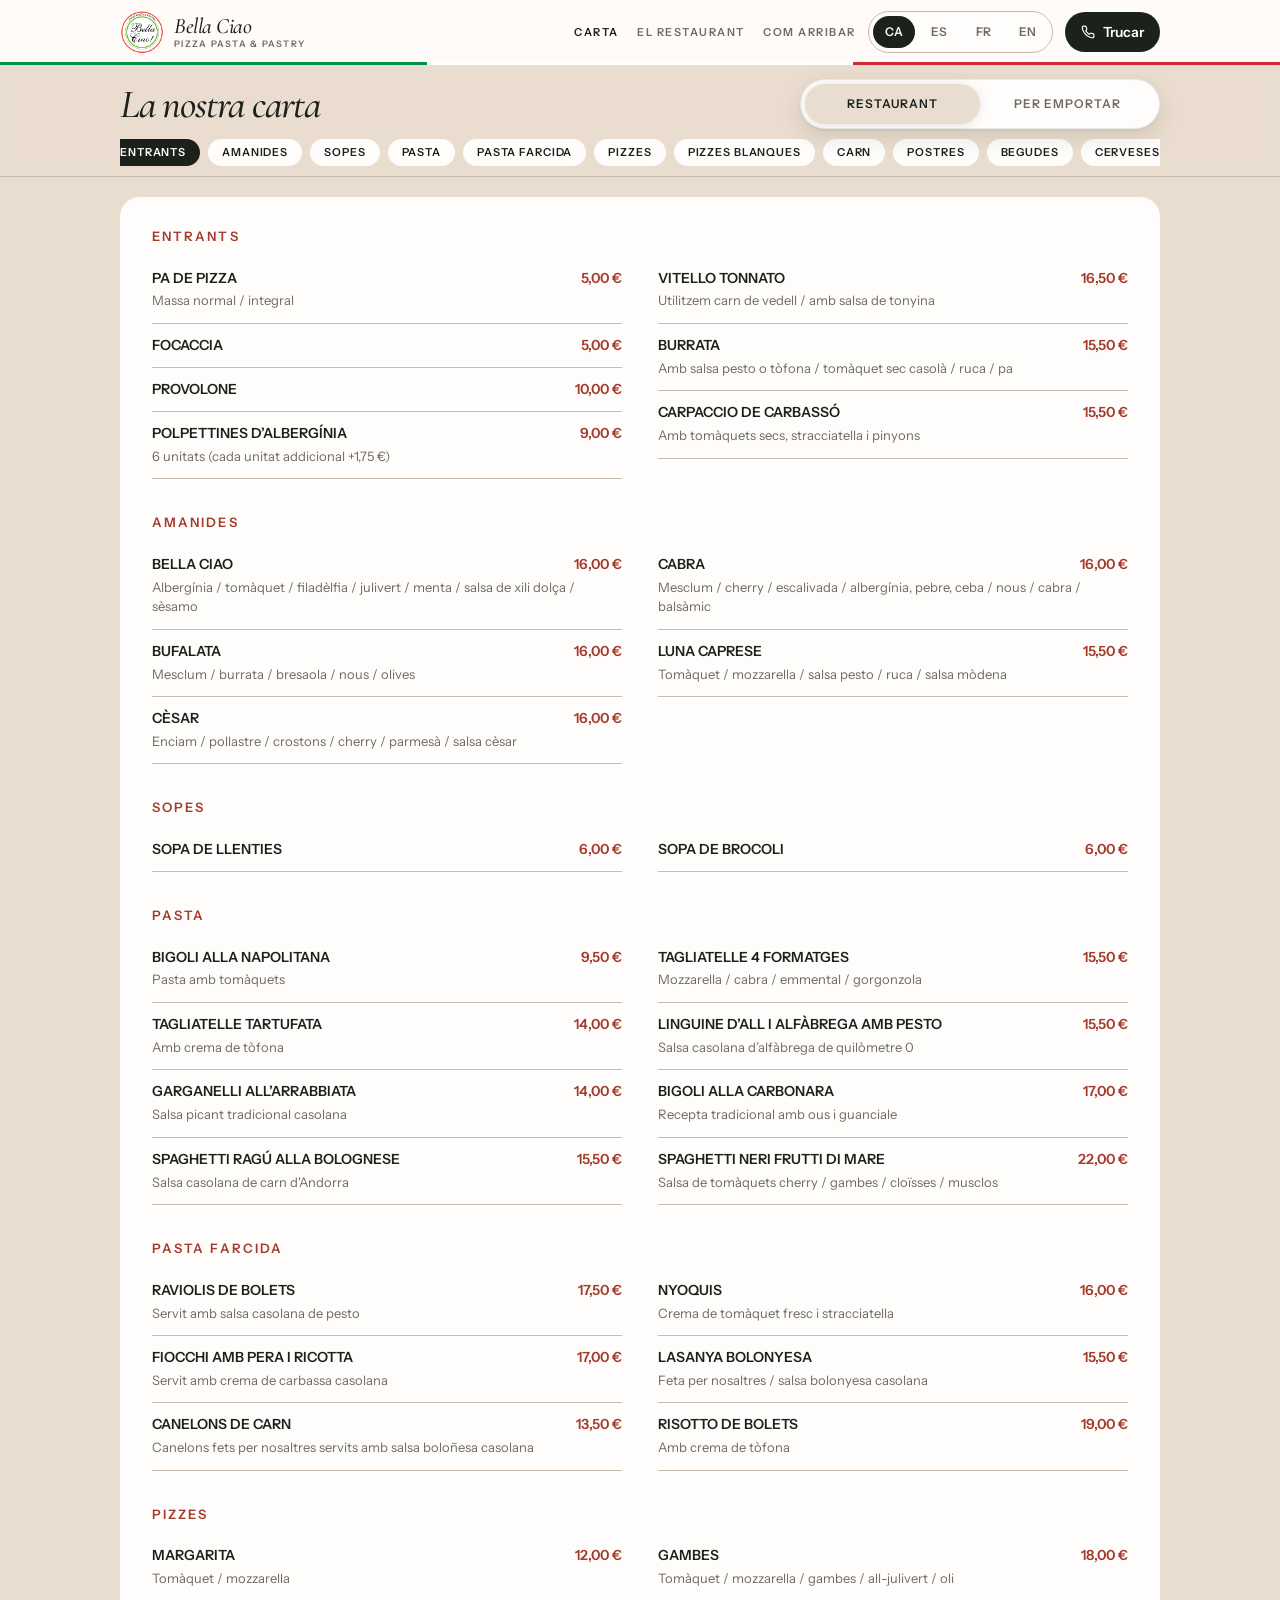
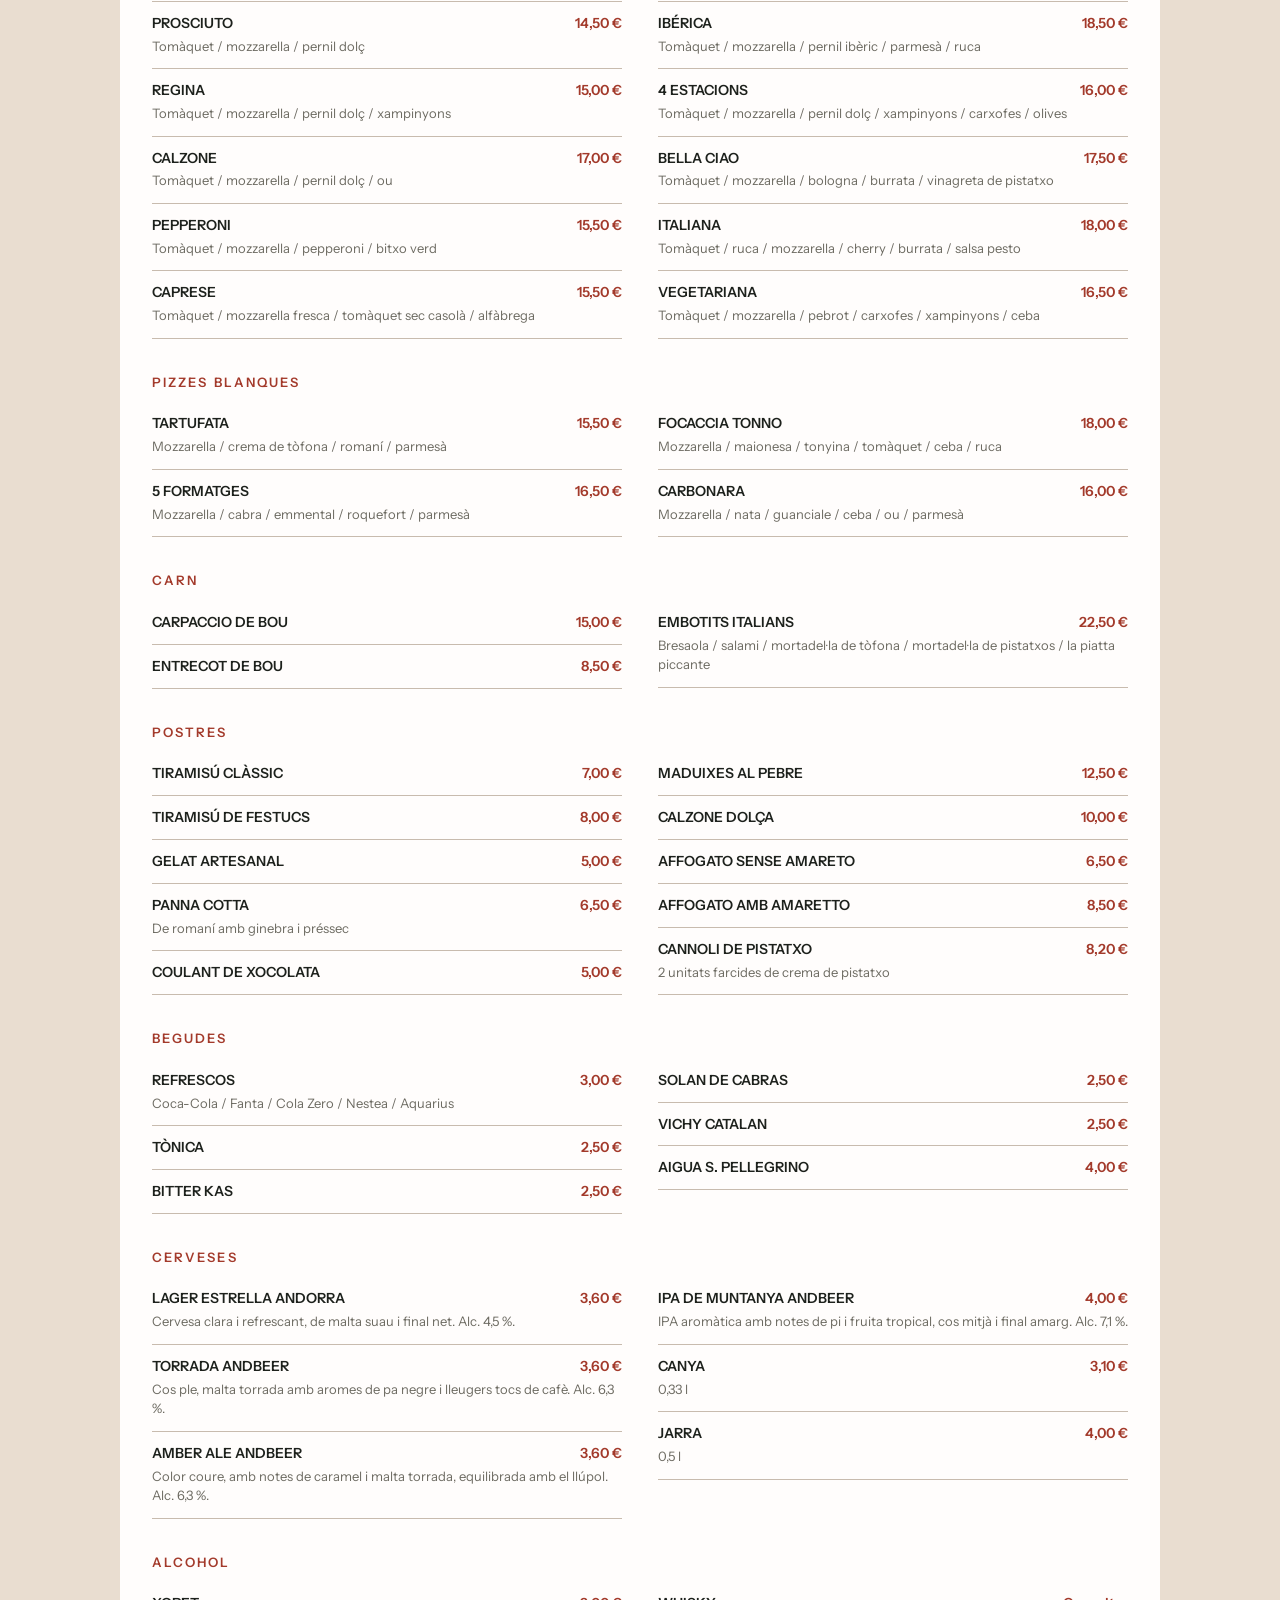
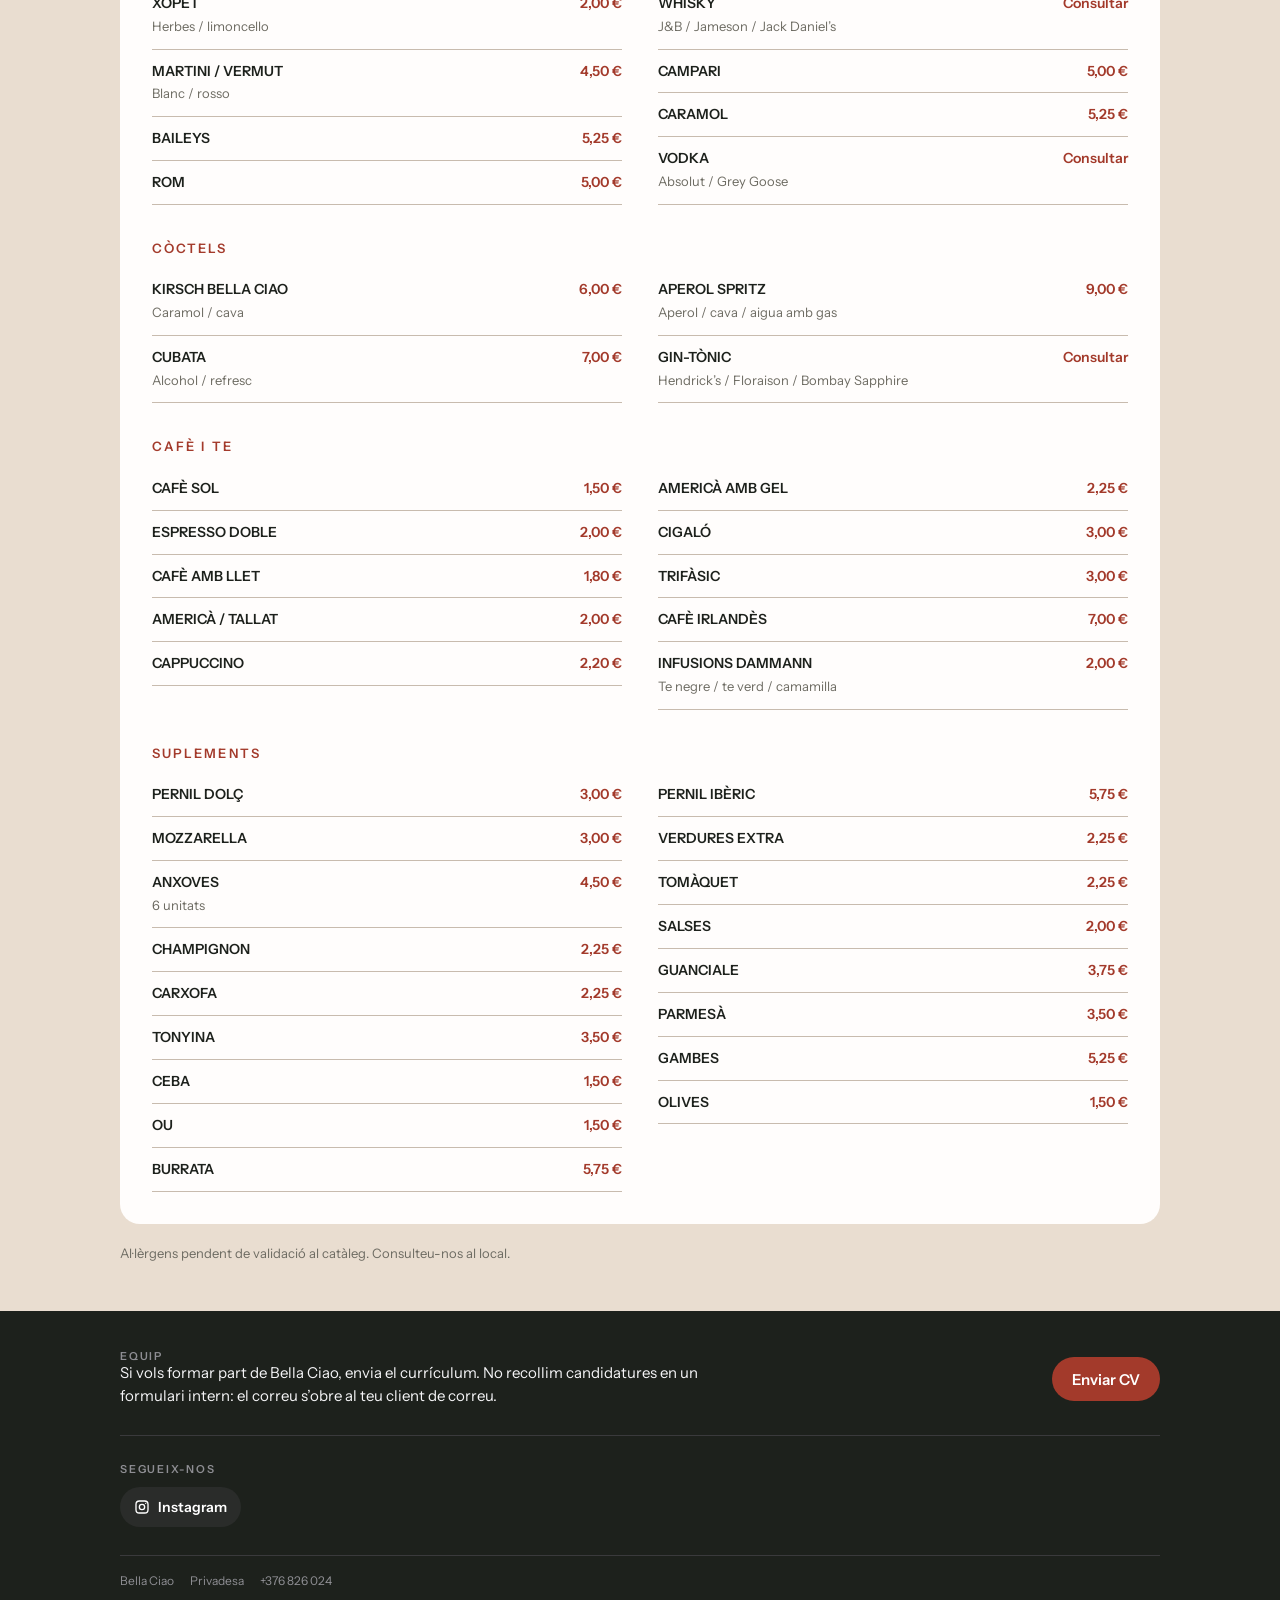
==== carta.html @ 4d775328 "Move text size to a floating button that hides while scrolling. Co-authored-by: Cursor <cursoragent@" ====
<!doctype html>
<html lang="ca">
<head>
  <meta charset="UTF-8" />
  <meta name="viewport" content="width=device-width, initial-scale=1, viewport-fit=cover" />
  <title>Carta · Bella Ciao</title>
  <link rel="icon" type="image/png" sizes="32x32" href="favicon.png" />
  <link rel="icon" type="image/png" sizes="48x48" href="favicon-48.png" />
  <link rel="apple-touch-icon" href="apple-touch-icon.png" />
  <link rel="preconnect" href="https://fonts.googleapis.com" />
  <link rel="preconnect" href="https://fonts.gstatic.com" crossorigin />
  <link href="https://fonts.googleapis.com/css2?family=Cormorant+Garamond:ital,wght@0,400;0,500;0,600;1,500&family=Instrument+Sans:wght@400;500;600;700&display=swap" rel="stylesheet" />
  <link rel="stylesheet" href="site.css?v=24" />
</head>
<body class="page-carta">
  <header class="site-header">
    <div class="wrap header-inner">
      <a class="brand" href="index.html">
        <img src="images/logo-bella-ciao.png" alt="" width="44" height="44">
        <span class="brand-copy">
          <strong class="brand-name">Bella Ciao</strong>
          <span class="brand-claim">Pizza pasta &amp; pastry</span>
        </span>
      </a>
      <nav class="nav-links desktop-only">
        <a href="carta.html" class="is-active" data-i18n="nav.menu">Carta</a>
        <a href="index.html#casa" data-i18n="nav.house">El restaurant</a>
        <a href="index.html#visitanos" data-i18n="nav.visit">Com arribar</a>
      </nav>
      <div class="langs" role="group" aria-label="Idioma">
        <span class="pill-thumb" aria-hidden="true"></span>
        <button type="button" data-lang="cat" aria-pressed="true">CA</button>
        <button type="button" data-lang="es">ES</button>
        <button type="button" data-lang="fr">FR</button>
        <button type="button" data-lang="en">EN</button>
      </div>
      <a class="btn btn-dark btn-call" href="tel:+376826024" aria-label="Trucar">
        <svg width="14" height="14" viewBox="0 0 24 24" fill="none" stroke="currentColor" stroke-width="2" aria-hidden="true"><path d="M22 16.92v3a2 2 0 0 1-2.18 2 19.79 19.79 0 0 1-8.63-3.07 19.5 19.5 0 0 1-6-6A19.79 19.79 0 0 1 2.12 4.18 2 2 0 0 1 4.11 2h3a2 2 0 0 1 2 1.72c.13.96.36 1.9.7 2.81a2 2 0 0 1-.45 2.11L8.09 9.91a16 16 0 0 0 6 6l1.27-1.27a2 2 0 0 1 2.11-.45c.9.34 1.85.57 2.81.7A2 2 0 0 1 22 16.92z"></path></svg>
        <span data-i18n="call">Trucar</span>
      </a>
      <button class="nav-toggle" type="button" id="navToggle" aria-expanded="false" aria-label="Menú"><span></span><span></span></button>
    </div>
    <div class="header-panel" id="navPanel">
      <nav class="nav-links">
        <a href="carta.html" class="is-active" data-i18n="nav.menu">Carta</a>
        <a href="index.html#casa" data-i18n="nav.house">El restaurant</a>
        <a href="index.html#visitanos" data-i18n="nav.visit">Com arribar</a>
      </nav>
    </div>
  </header>

  <div class="carta-sticky">
    <div class="wrap">
      <div class="carta-tools">
        <h1 class="carta-title" data-i18n="menu.k">La nostra carta</h1>
        <div class="seg" role="group" aria-label="Canal">
          <span class="pill-thumb" aria-hidden="true"></span>
          <button type="button" data-channel="restaurant" aria-pressed="true" data-i18n="ch.rest">Restaurant</button>
          <button type="button" data-channel="delivery" aria-pressed="false" data-i18n="ch.take">Per emportar</button>
        </div>
      </div>
      <nav class="index" id="menu-index" aria-label="Categories"></nav>
    </div>
  </div>
  <div class="wrap">
    <div id="menu-body" class="menu-panel"></div>
    <p class="notice" data-i18n="menu.allergen">Al·lèrgens pendent de validació al catàleg. Consulteu-nos al local.</p>
  </div>

  <footer class="site-footer" style="margin-top:48px">
    <div class="wrap">
      <div class="footer-jobs">
        <div>
          <h4 data-i18n="jobs.k">TREBALLA AMB NOSALTRES</h4>
          <p data-i18n="jobs.p">T’agradaria formar part de l’equip? Envia’ns el teu CV.</p>
        </div>
        <a class="btn btn-wine" href="mailto:staffandorra@andorra.ad" data-i18n="jobs.cta">Enviar CV</a>
      </div>
      <div class="footer-grid">
        <div class="footer-col">
          <h4 data-i18n="foot.follow">SEGUEIX-NOS</h4>
          <div class="socials">
            <a class="social" href="https://www.instagram.com/bellaciao.and/" target="_blank" rel="noopener">
              <svg width="16" height="16" viewBox="0 0 24 24" fill="none" stroke="currentColor" stroke-width="2" aria-hidden="true"><rect x="3" y="3" width="18" height="18" rx="5"/><circle cx="12" cy="12" r="4"/><circle cx="17.5" cy="6.5" r="1" fill="currentColor" stroke="none"/></svg>
              Instagram
            </a>
          </div>
        </div>
      </div>
      <div class="footer-bottom">
        <a href="index.html">Bella Ciao</a>
        <a href="privadesa.html" data-i18n="nav.privacy">Privadesa</a>
        <a href="tel:+376826024">+376 826 024</a>
      </div>
    </div>
  </footer>
  <div class="type-fab" id="typeFab">
    <button type="button" class="type-fab-btn" id="typeFabBtn" aria-expanded="false" aria-controls="typeSize" data-i18n-aria="type.aria">A</button>
    <div class="type-size" id="typeSize" role="group" aria-labelledby="typeSizeLabel">
      <span id="typeSizeLabel" class="visually-hidden" data-i18n="type.aria">Mida del text</span>
      <span class="pill-thumb" aria-hidden="true"></span>
      <button type="button" data-type="1" aria-pressed="true" data-i18n-aria="type.s">A</button>
      <button type="button" data-type="2" aria-pressed="false" data-i18n-aria="type.m">A</button>
      <button type="button" data-type="3" aria-pressed="false" data-i18n-aria="type.l">A</button>
    </div>
  </div>
  <script src="menu-data.js"></script>
  <script src="app.js?v=24"></script>
</body>
</html>
---- site.css ----
:root {
  --red: #a33a2b;
  --ink: #1d211c;
  --ink-soft: #6d6b62;
  --bg: #e9ddd0;
  --cream: #e9ddd0;
  --sand: #c8bbae;
  --dark: #1d211c;
  --line: #c8bbae;
  --paper: #fffdfc;
  --wine: #a33a2b;
  --green: #34483a;
  --gold: #c38a3c;
  --serif: "Cormorant Garamond", Georgia, serif;
  --sans: "Instrument Sans", Inter, -apple-system, BlinkMacSystemFont, system-ui, sans-serif;
  --max: 1120px;
  --pad: clamp(16px, 4vw, 40px);
  --section: clamp(48px, 8vw, 88px);
  --header-h: 64px;
  --radius: 980px;
}

*, *::before, *::after { box-sizing: border-box; }
html { -webkit-text-size-adjust: 100%; background: var(--bg); }
body {
  margin: 0;
  min-width: 320px;
  min-height: 100%;
  background: var(--bg);
  color: var(--ink);
  font-family: var(--sans);
  font-size: 16px;
  line-height: 1.5;
  -webkit-font-smoothing: antialiased;
}
img, svg, iframe { max-width: 100%; }
img { height: auto; display: block; }
a { color: inherit; text-decoration: none; }
button { font: inherit; }
:focus-visible { outline: 2px solid var(--red); outline-offset: 3px; }
[hidden] { display: none !important; }
.visually-hidden {
  position: absolute;
  width: 1px;
  height: 1px;
  padding: 0;
  margin: -1px;
  overflow: hidden;
  clip: rect(0, 0, 0, 0);
  white-space: nowrap;
  border: 0;
}

.wrap {
  width: 100%;
  max-width: var(--max);
  margin-inline: auto;
  padding-inline: var(--pad);
}

.eyebrow {
  font: 600 11px/1 var(--sans);
  letter-spacing: 0.16em;
  text-transform: uppercase;
  color: var(--wine);
  margin: 0;
}
h1, h2, h3 { font-family: var(--serif); font-weight: 500; margin: 0; letter-spacing: -0.03em; }
.h-display { font-size: clamp(34px, 8vw, 72px); line-height: 1.02; }
.h-section { font-size: clamp(28px, 5vw, 44px); line-height: 1.08; }
.lead { font-size: 16px; line-height: 1.55; color: var(--ink-soft); margin: 0; max-width: 42em; }

.btn {
  display: inline-flex;
  align-items: center;
  justify-content: center;
  gap: 8px;
  min-height: 44px;
  padding: 0 20px;
  border: 0;
  border-radius: var(--radius);
  cursor: pointer;
  font: 600 15px/1 var(--sans);
  letter-spacing: 0;
  text-transform: none;
  text-decoration: none;
  transition: transform 0.12s ease, background-color 0.18s ease, filter 0.18s ease, border-color 0.18s ease;
}
.btn:hover { filter: brightness(1.08); }
.btn:active { transform: scale(0.98); }
.btn-wine { background: var(--wine); color: #fff; }
.btn-wine:hover { background: #8c3226; }
.btn-dark { background: var(--ink); color: #fff; }
.btn-dark:hover { background: #2f342e; }
.btn-ghost-light { background: rgba(255,255,255,0.14); color: #fff; border: 1px solid rgba(255,255,255,0.45); }
.btn-ghost-light:hover { background: rgba(255,255,255,0.28); }
.btn-ghost-dark { background: var(--paper); color: var(--ink); border: 1px solid var(--line); }
.btn-ghost-dark:hover { background: var(--cream); }
.btn-call { min-height: 40px; padding: 0 16px; font-size: 14px; }
.btn-call svg { flex: 0 0 auto; display: block; }

.site-header {
  position: sticky;
  top: 0;
  z-index: 60;
  background: rgba(255,253,252,0.92);
  backdrop-filter: saturate(180%) blur(16px);
  -webkit-backdrop-filter: saturate(180%) blur(16px);
  border-bottom: 1px solid var(--line);
  transition: transform 0.28s cubic-bezier(0.32, 0.72, 0, 1);
}
.page-carta.is-nav-away .site-header {
  transform: translateY(-100%);
  pointer-events: none;
}
.site-header::after {
  content: "";
  position: absolute;
  left: 0; right: 0; bottom: -1px;
  height: 3px;
  background: linear-gradient(90deg, #009246 0 33.333%, #ffffff 33.333% 66.666%, #ce2b37 66.666% 100%);
}
.header-inner {
  display: flex;
  align-items: center;
  gap: 12px;
  min-height: 64px;
  padding-block: 8px;
}
.brand { display: flex; align-items: center; gap: 10px; text-decoration: none; margin-right: auto; min-width: 0; }
.brand img { width: 40px; height: 40px; border-radius: 50%; background: #fff; flex: 0 0 auto; }
.brand-copy { display: flex; flex-direction: column; gap: 2px; min-width: 0; }
.brand-name {
  font: italic 500 22px/1 var(--serif);
  letter-spacing: -0.02em;
  color: var(--ink);
  font-weight: 500;
}
.brand-claim {
  font: 600 9px/1.2 var(--sans);
  letter-spacing: 0.14em;
  text-transform: uppercase;
  color: var(--ink-soft);
  white-space: nowrap;
}

.nav-toggle {
  display: none;
  width: 40px; height: 40px;
  border: 0; border-radius: var(--radius);
  background: var(--cream);
  padding: 0;
  cursor: pointer;
  align-items: center;
  justify-content: center;
  flex-direction: column;
  gap: 5px;
}
.nav-toggle:hover { background: #dccfc2; }
.nav-toggle span {
  display: block; width: 16px; height: 1.5px; background: var(--ink); border-radius: 2px;
}

.nav-links { display: flex; align-items: center; gap: 18px; }
.nav-links a {
  font: 600 11px/1 var(--sans);
  letter-spacing: 0.14em;
  text-transform: uppercase;
  text-decoration: none;
  color: var(--ink-soft);
  white-space: nowrap;
  padding: 6px 0;
  border-bottom: 0;
  transition: color 0.18s ease;
}
.nav-links a:hover { color: var(--wine); }
.nav-links a.is-active { color: var(--ink); }

.switchers { display: flex; align-items: center; gap: 8px; flex-wrap: wrap; }
.seg, .langs { position: relative; isolation: isolate; }
.pill-thumb {
  position: absolute;
  top: 0;
  left: 0;
  width: 0;
  height: 0;
  border-radius: var(--radius);
  background: var(--ink);
  pointer-events: none;
  z-index: 0;
  transition: transform 0.32s cubic-bezier(0.32, 0.72, 0, 1), width 0.32s cubic-bezier(0.32, 0.72, 0, 1), height 0.32s cubic-bezier(0.32, 0.72, 0, 1);
}
.seg {
  display: flex;
  padding: 3px;
  gap: 2px;
  background: var(--cream);
  border-radius: var(--radius);
}
.seg button {
  position: relative;
  z-index: 1;
  border: 0; background: transparent; cursor: pointer;
  border-radius: var(--radius); padding: 7px 12px;
  font: 600 12px/1 var(--sans); color: var(--ink-soft);
  transition: color 0.2s ease;
}
.seg button:hover { color: var(--ink); }
.seg button[aria-pressed="true"],
.seg button[aria-pressed="true"]:hover { background: transparent; color: #fff; }
.langs {
  display: flex;
  align-items: center;
  gap: 4px;
  background: var(--paper);
  padding: 4px;
  border-radius: var(--radius);
  border: 1px solid var(--line);
  flex: 0 0 auto;
}
.langs button {
  appearance: none;
  -webkit-appearance: none;
  position: relative;
  z-index: 1;
  border: 0;
  background: transparent;
  cursor: pointer;
  min-width: 40px;
  height: 32px;
  padding: 0 12px;
  border-radius: var(--radius);
  font: 600 12px/1 var(--sans);
  color: var(--ink-soft);
  transition: color 0.2s ease;
}
.langs button:hover { color: var(--ink); }
.langs button[aria-pressed="true"],
.langs button[aria-pressed="true"]:hover {
  background: transparent;
  color: #fff;
}

.header-panel {
  display: none;
  flex-direction: column;
  gap: 16px;
  padding: 8px var(--pad) 18px;
  border-top: 1px solid var(--line);
  background: var(--paper);
}
.header-panel.is-open { display: flex; }
.header-panel .nav-links { display: flex; flex-direction: column; align-items: flex-start; gap: 16px; }
.header-panel .nav-links a { font-size: 13px; letter-spacing: 0.16em; border-bottom: 0; }
.header-panel .nav-links a:hover { color: var(--wine); }

.hero {
  position: relative;
  display: flex;
  align-items: flex-end;
  min-height: 520px;
  background: #1d211c center 62%/cover no-repeat;
  color: #fffdfc;
}
.hero::after {
  content: "";
  position: absolute; inset: 0;
  background: linear-gradient(180deg, rgba(0,0,0,0.15) 20%, rgba(0,0,0,0.72) 100%);
}
.hero-inner {
  position: relative; z-index: 2;
  padding-block: 48px 40px;
  display: flex; flex-direction: column; gap: 16px; align-items: flex-start;
}
.hero .eyebrow { color: var(--gold); }
.hero h1 { max-width: 14ch; }
.hero p { margin: 0; max-width: 36em; color: rgba(255,255,255,0.88); }
.hero-actions { display: flex; flex-wrap: wrap; gap: 8px; width: auto; }
.hero-actions .btn {
  flex: 0 0 auto;
  min-height: 36px;
  padding: 0 16px;
  font-size: 13px;
  width: auto;
}

.badges { background: var(--green); color: #d5cfc6; }
.badges .wrap { display: flex; flex-wrap: wrap; align-items: center; gap: 10px 24px; padding-block: 12px; }
.badges span, .badges a { font: 500 11px/1.4 var(--sans); letter-spacing: 0.12em; text-transform: uppercase; color: inherit; text-decoration: none; }
.badge-reviews:hover { color: #fff; }
.badge-link {
  display: inline-flex;
  align-items: center;
  gap: 6px;
}
.badge-link svg { flex: 0 0 auto; }
.badge-link:hover { color: #fff; }

.delivery-band {
  background: var(--cream);
  padding-block: 40px;
  border-bottom: 1px solid var(--line);
}
.delivery-band .wrap {
  display: flex;
  flex-wrap: wrap;
  align-items: center;
  justify-content: space-between;
  gap: 20px 32px;
}
.delivery-band h2 {
  margin: 0 0 8px;
  font: italic 500 clamp(24px, 3vw, 28px)/1.15 var(--serif);
  color: var(--ink);
}
.delivery-band p {
  margin: 0;
  max-width: 42em;
  font-size: 14px;
  line-height: 1.4;
  color: var(--ink-soft);
}
.btn-outline {
  display: inline-flex;
  align-items: center;
  justify-content: center;
  gap: 8px;
  min-height: 40px;
  padding: 0 22px;
  border: 1px solid var(--ink);
  border-radius: var(--radius);
  background: transparent;
  color: var(--ink);
  font: 500 13px/1 var(--sans);
  letter-spacing: 0.04em;
  flex: 0 0 auto;
  transition: background-color 0.18s ease, color 0.18s ease;
}
.btn-outline:hover { background: var(--ink); color: #fff; }
.btn-outline svg { flex: 0 0 auto; }

.info { background: var(--cream); border-block: 1px solid var(--line); }
.info .wrap { display: grid; grid-template-columns: 1fr; }
.info-cell { padding: 20px 0; display: flex; flex-direction: column; gap: 6px; }
.info-cell + .info-cell { border-top: 1px solid var(--line); }
.info-cell .label { font: 600 11px/1 var(--sans); letter-spacing: 0.14em; color: var(--wine); }
.info-cell strong { font: 600 16px/1.35 var(--sans); }
.info-cell small { font-size: 13px; color: var(--ink-soft); }
.info-cell a { font-size: 14px; font-weight: 600; color: var(--wine); text-decoration: none; }

.section { padding-block: var(--section); }
.section-dark { background: var(--green); color: #fffdfc; }
.section-dark .lead, .section-dark p { color: #d5cfc6; }
.section-dark .eyebrow { color: var(--gold); }
.section-head { display: flex; flex-direction: column; gap: 16px; margin-bottom: 28px; }
.section-head > div { display: flex; flex-direction: column; gap: 10px; }

.menu-panel, .menu-body { background: var(--paper); border-radius: 20px; padding: 20px 18px; }
.menu-block { margin-bottom: 36px; scroll-margin-top: calc(var(--header-offset, var(--header-h)) + var(--carta-bar, 120px) + 8px); }
.menu-block:last-child { margin-bottom: 0; }
.block-head h3 {
  font: 600 13px/1.2 var(--sans);
  letter-spacing: 0.16em;
  text-transform: uppercase;
  color: var(--wine);
  margin-bottom: 12px;
}
.menu-cols { display: grid; grid-template-columns: 1fr; }
.menu-row { padding: 12px 0; border-bottom: 1px solid var(--line); }
.menu-line { display: flex; justify-content: space-between; gap: 12px; align-items: baseline; }
.menu-name { font: 600 14px/1.35 var(--sans); min-width: 0; }
.menu-price { font: 600 14px/1.35 var(--sans); color: var(--wine); white-space: nowrap; }
.menu-desc { margin-top: 4px; font-size: 13px; color: var(--ink-soft); }
.notice { font-size: 13px; color: var(--ink-soft); margin-top: 20px; }

.carta-sticky {
  position: sticky;
  top: var(--header-offset, var(--header-h));
  z-index: 45;
  transition: top 0.28s cubic-bezier(0.32, 0.72, 0, 1);
  background: rgba(233,221,208,0.94);
  backdrop-filter: saturate(180%) blur(16px);
  -webkit-backdrop-filter: saturate(180%) blur(16px);
  border-bottom: 1px solid var(--line);
  padding-top: 14px;
}
.page-carta.is-nav-away {
  --header-offset: 0px;
}
.page-carta.is-nav-away .carta-sticky {
  z-index: 61;
}
.carta-tools {
  display: flex;
  align-items: center;
  justify-content: space-between;
  gap: 16px 24px;
  flex-wrap: wrap;
  margin-bottom: 10px;
}
.carta-title {
  margin: 0;
  font: italic 500 clamp(28px, 3.4vw, 40px)/1 var(--serif);
  letter-spacing: -0.03em;
  color: var(--ink);
}
.carta-tools .seg {
  flex: 0 1 360px;
  width: 100%;
  max-width: 380px;
  padding: 4px;
  gap: 0;
  background: var(--paper);
  border: 1px solid rgba(29, 33, 28, 0.08);
  box-shadow: 0 1px 2px rgba(29, 33, 28, 0.06), 0 8px 22px rgba(29, 33, 28, 0.12);
}
.carta-tools .seg .pill-thumb {
  background: var(--cream);
  box-shadow: 0 1px 8px rgba(29, 33, 28, 0.12);
}
.carta-tools .seg button {
  flex: 1;
  min-height: 40px;
  text-transform: uppercase;
  letter-spacing: 0.08em;
}
.carta-tools .seg button[aria-pressed="true"],
.carta-tools .seg button[aria-pressed="true"]:hover {
  color: var(--ink);
}
.type-fab {
  position: fixed;
  right: max(16px, env(safe-area-inset-right));
  bottom: max(20px, env(safe-area-inset-bottom));
  z-index: 80;
  transition: opacity 0.28s ease, transform 0.28s ease;
}
.page-carta.is-type-away .type-fab {
  opacity: 0;
  pointer-events: none;
  transform: translateY(16px);
}
.type-fab-btn {
  appearance: none;
  -webkit-appearance: none;
  width: 52px;
  height: 52px;
  border: 1px solid rgba(29, 33, 28, 0.08);
  border-radius: 50%;
  background: var(--paper);
  box-shadow: 0 1px 2px rgba(29, 33, 28, 0.08), 0 10px 28px rgba(29, 33, 28, 0.16);
  color: var(--ink);
  cursor: pointer;
  font-family: var(--serif);
  font-style: italic;
  font-weight: 500;
  font-size: 22px;
  line-height: 1;
}
.type-fab.is-open .type-fab-btn { display: none; }
.type-size {
  display: none;
  align-items: center;
  position: relative;
  isolation: isolate;
  padding: 4px;
  background: var(--paper);
  border: 1px solid rgba(29, 33, 28, 0.08);
  border-radius: var(--radius);
  box-shadow: 0 1px 2px rgba(29, 33, 28, 0.08), 0 10px 28px rgba(29, 33, 28, 0.16);
}
.type-fab.is-open .type-size { display: flex; }
.type-size .pill-thumb {
  background: var(--cream);
  box-shadow: 0 1px 8px rgba(29, 33, 28, 0.12);
}
.type-size button {
  appearance: none;
  -webkit-appearance: none;
  position: relative;
  z-index: 1;
  border: 0;
  background: transparent;
  cursor: pointer;
  min-width: 40px;
  min-height: 40px;
  padding: 0 8px;
  color: var(--ink-soft);
  font-family: var(--serif);
  font-style: italic;
  font-weight: 500;
  line-height: 1;
  transition: color 0.2s ease;
}
.type-size button[data-type="1"] { font-size: 14px; }
.type-size button[data-type="2"] { font-size: 18px; }
.type-size button[data-type="3"] { font-size: 22px; }
.type-size button:hover,
.type-size button[aria-pressed="true"],
.type-size button[aria-pressed="true"]:hover { color: var(--ink); }
body.type-2 .menu-name,
body.type-2 .menu-price { font-size: 18px; }
body.type-2 .menu-desc { font-size: 16px; }
body.type-2 .menu-row { padding: 16px 0; }
body.type-2 .block-head h3 { font-size: 14px; }
body.type-3 .menu-name,
body.type-3 .menu-price { font-size: 22px; line-height: 1.3; }
body.type-3 .menu-desc { font-size: 18px; line-height: 1.4; }
body.type-3 .menu-row { padding: 20px 0; }
body.type-3 .block-head h3 { font-size: 16px; }
.carta-sticky + .wrap { padding-top: 20px; }
.index {
  display: flex;
  gap: 8px;
  overflow-x: auto;
  -webkit-overflow-scrolling: touch;
  scrollbar-width: none;
  margin: 0;
  padding: 0 0 10px;
  background: transparent;
  scroll-padding-inline: 24px;
  scroll-behavior: smooth;
}
.index::-webkit-scrollbar { display: none; }
.tab {
  flex: 0 0 auto;
  border: 0;
  background: var(--paper);
  border-radius: var(--radius);
  padding: 8px 14px;
  font: 600 11px/1 var(--sans);
  letter-spacing: 0.08em;
  text-transform: uppercase;
  color: var(--ink);
  text-decoration: none;
}
.tab { transition: background-color 0.18s ease, color 0.18s ease; }
.tab:hover { background: var(--cream); }
.tab.is-active { background: var(--ink); color: #fff; }
.tab.is-active:hover { background: #2f342e; color: #fff; }

.split, .visit, .gallery { display: grid; grid-template-columns: 1fr; gap: 20px; }
.split img, .visit iframe {
  width: 100%;
  height: 240px;
  object-fit: cover;
  border: 0;
  border-radius: 16px;
}
.gallery img { width: 100%; height: 180px; object-fit: cover; border-radius: 16px; }
.stack { display: flex; flex-direction: column; gap: 12px; }
.hours-row { display: flex; justify-content: space-between; gap: 12px; padding: 12px 0; border-bottom: 1px solid var(--line); font-size: 14px; }
.hours-row em { color: var(--wine); font-style: normal; font-weight: 600; }
.cta-row { display: flex; flex-wrap: wrap; gap: 10px; margin-top: 18px; }

.jobs-hero {
  background: var(--cream);
  text-align: center;
  padding-block: clamp(56px, 8vw, 80px);
}
.jobs-hero .wrap {
  display: flex;
  flex-direction: column;
  align-items: center;
  gap: 16px;
  max-width: 760px;
}
.jobs-hero .eyebrow { color: var(--wine); }
.jobs-hero h2 {
  margin: 0;
  font: italic 500 clamp(32px, 5vw, 48px)/1.1 var(--serif);
  color: var(--ink);
}
.jobs-hero p { margin: 0; color: var(--ink-soft); max-width: 42em; }
.jobs-legal { font-size: 12px !important; color: #8e8e93 !important; }
.jobs-legal a { color: inherit; }

.site-footer { background: var(--ink); color: #d5cfc6; padding: 40px 0 24px; }
.footer-jobs {
  display: flex;
  flex-direction: column;
  gap: 10px;
  padding-bottom: 28px;
  margin-bottom: 28px;
  border-bottom: 1px solid #3a3a3c;
}
.footer-jobs h4 { margin: 0; font: 600 11px/1 var(--sans); letter-spacing: 0.16em; color: #8e8e93; }
.footer-jobs p { margin: 0; font-size: 15px; color: #f5f5f7; max-width: 40em; }
.footer-grid { display: grid; grid-template-columns: 1fr; gap: 28px; }
.footer-brand img { width: 52px; height: 52px; margin-bottom: 12px; border-radius: 50%; background: #fff; }
.footer-brand p { margin: 0; font-size: 14px; color: #8e8e93; }
.footer-col h4 { font: 600 11px/1 var(--sans); letter-spacing: 0.16em; color: #8e8e93; margin: 0 0 12px; }
.footer-col a, .footer-col span { display: block; font-size: 14px; color: #d2d2d7; text-decoration: none; margin-bottom: 8px; }
.socials { display: flex; flex-wrap: wrap; gap: 10px; }
.social {
  display: inline-flex !important;
  align-items: center;
  gap: 8px;
  min-height: 40px;
  padding: 0 14px;
  margin: 0 !important;
  border-radius: var(--radius);
  background: #2a2c2a;
  color: #fff !important;
  font: 600 13px/1 var(--sans);
  transition: background-color 0.18s ease;
}
.social:hover { background: #3f4240; }
.footer-bottom { display: flex; flex-wrap: wrap; gap: 8px 16px; margin-top: 28px; padding-top: 16px; border-top: 1px solid #3a3a3c; font-size: 12px; color: #8e8e93; }

.page-head { padding-block: 32px 8px; }
.legal-doc { max-width: 42em; }
.legal-doc h2 { font-size: 20px; margin: 28px 0 8px; }
.legal-doc p { color: var(--ink-soft); }

.cookie {
  position: fixed; left: 12px; right: 12px; bottom: 12px; z-index: 40;
  background: #fff;
  border-radius: 20px;
  padding: 18px 18px 16px;
  box-shadow: 0 12px 40px rgba(0,0,0,0.16);
}
.cookie h2 { font-size: 22px; margin: 0 0 8px; }
.cookie p { margin: 0 0 14px; font-size: 14px; color: var(--ink-soft); }
.cookie-actions { display: flex; flex-direction: column; gap: 8px; }
.cookie a { font-size: 13px; color: var(--ink-soft); }

@media (min-width: 700px) {
  .hero { min-height: 640px; }
  .info .wrap { grid-template-columns: repeat(3, 1fr); }
  .info-cell { padding: 24px 20px 24px 0; }
  .info-cell + .info-cell { border-top: 0; border-left: 1px solid var(--line); padding-left: 20px; }
  .menu-cols { grid-template-columns: 1fr 1fr; column-gap: 36px; }
  .menu-panel { padding: 32px; }
  .split, .visit { grid-template-columns: 1fr 1fr; align-items: center; }
  .split img, .visit iframe { height: 360px; }
  .gallery { grid-template-columns: 1fr 1fr; }
  .footer-grid { grid-template-columns: 1.4fr 1fr 1fr 1fr; }
  .footer-jobs { flex-direction: row; align-items: center; justify-content: space-between; }
  .cookie { left: 50%; right: auto; width: min(520px, calc(100% - 32px)); transform: translateX(-50%); }
  .cookie-actions { flex-direction: row; }
  .cookie-actions .btn { flex: 1; }
  .section-head { flex-direction: row; align-items: flex-end; justify-content: space-between; }
}

@media (min-width: 960px) {
  .nav-toggle { display: none; }
  .header-panel { display: none; }
  .header-panel.is-open { display: none; }
  .brand img { width: 44px; height: 44px; }
  .nav-links.desktop-only { display: flex; flex-direction: row; }
  .switchers.desktop-only { display: flex; }
}

@media (max-width: 959px) {
  .nav-links.desktop-only { display: none; }
  .seg.desktop-only { display: none; }
  .switchers.desktop-only { display: none; }
  .nav-toggle { display: inline-flex; }
  .brand img { display: none; }
  .brand-name { font-size: 20px; }
  .brand-claim { font-size: 8px; letter-spacing: 0.06em; }
  .carta-tools .seg { flex: 1 1 100%; max-width: none; }
  .langs { gap: 2px; padding: 3px; }
  .langs button { min-width: 28px; height: 28px; padding: 0 6px; }
  .btn-call {
    width: 40px;
    min-width: 40px;
    padding: 0;
  }
  .btn-call span { display: none; }
}

@media (max-width: 380px) {
  .btn-call span { display: none; }
}
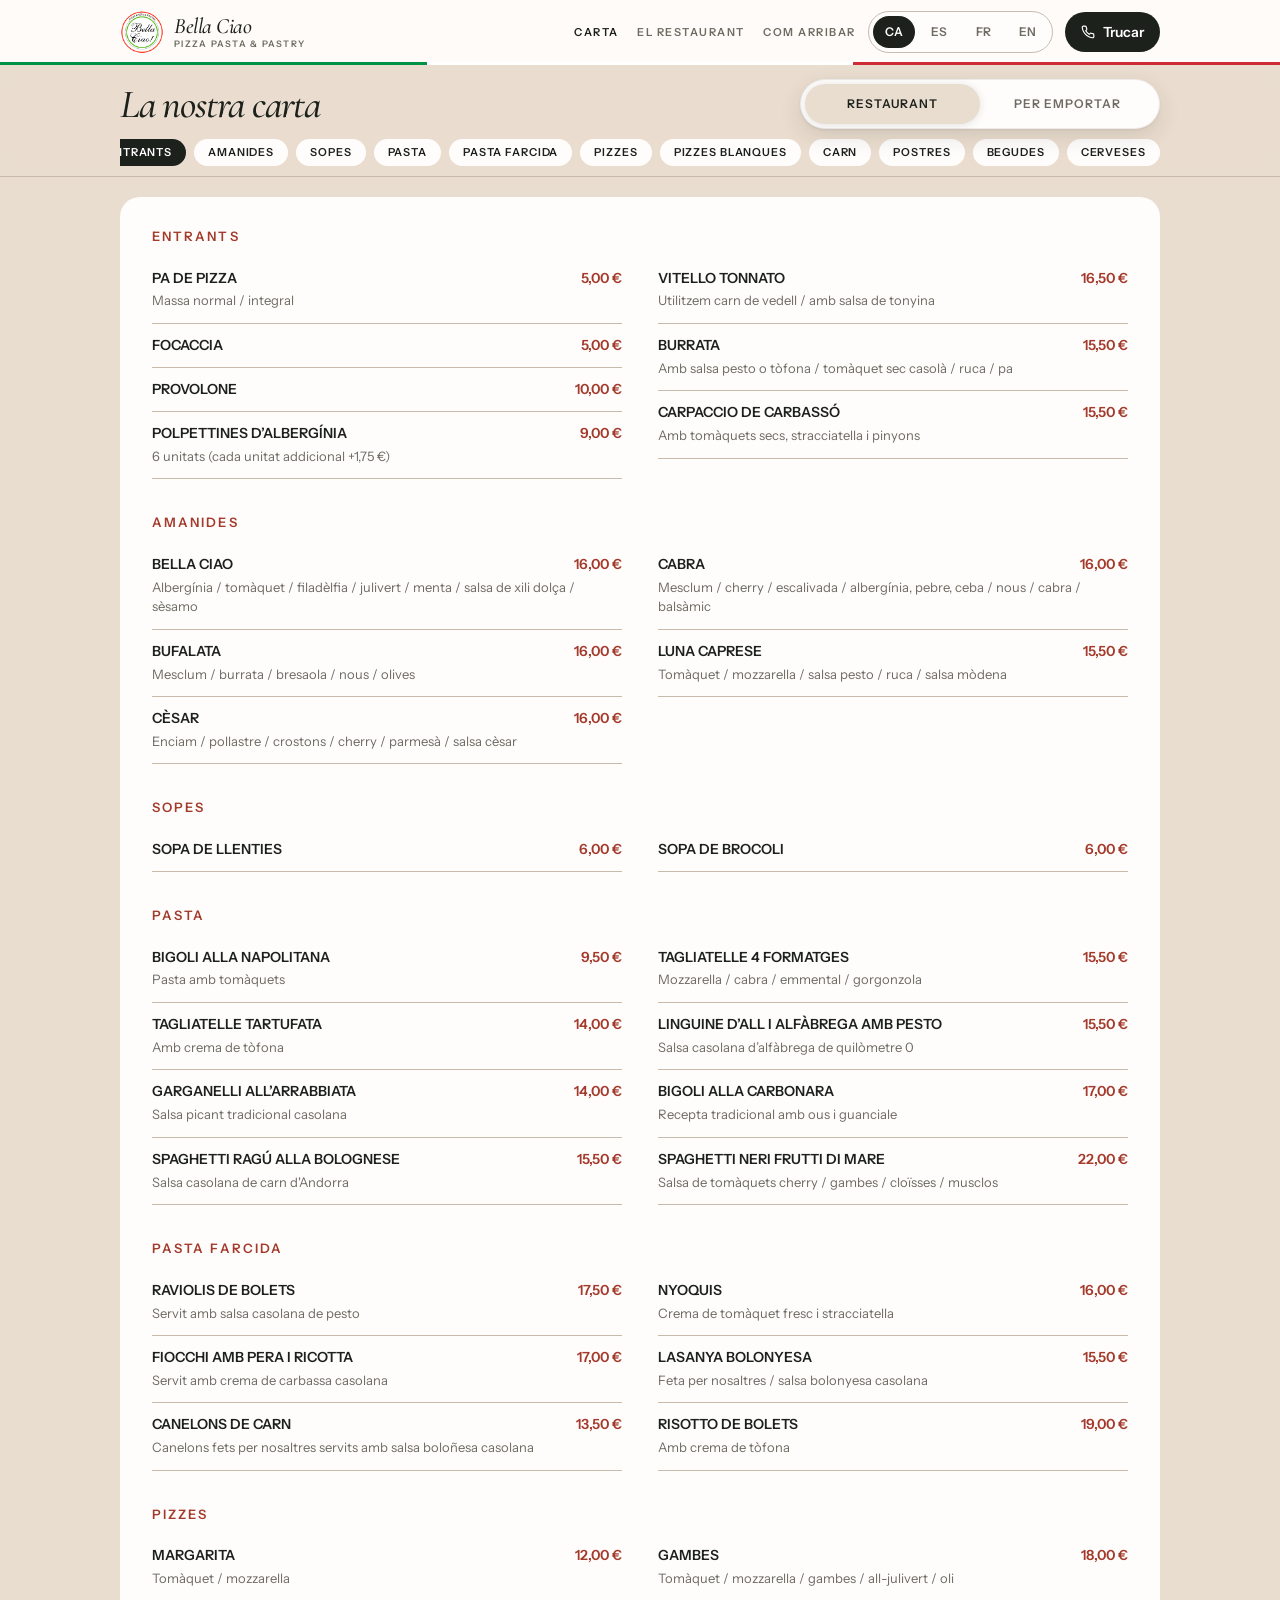
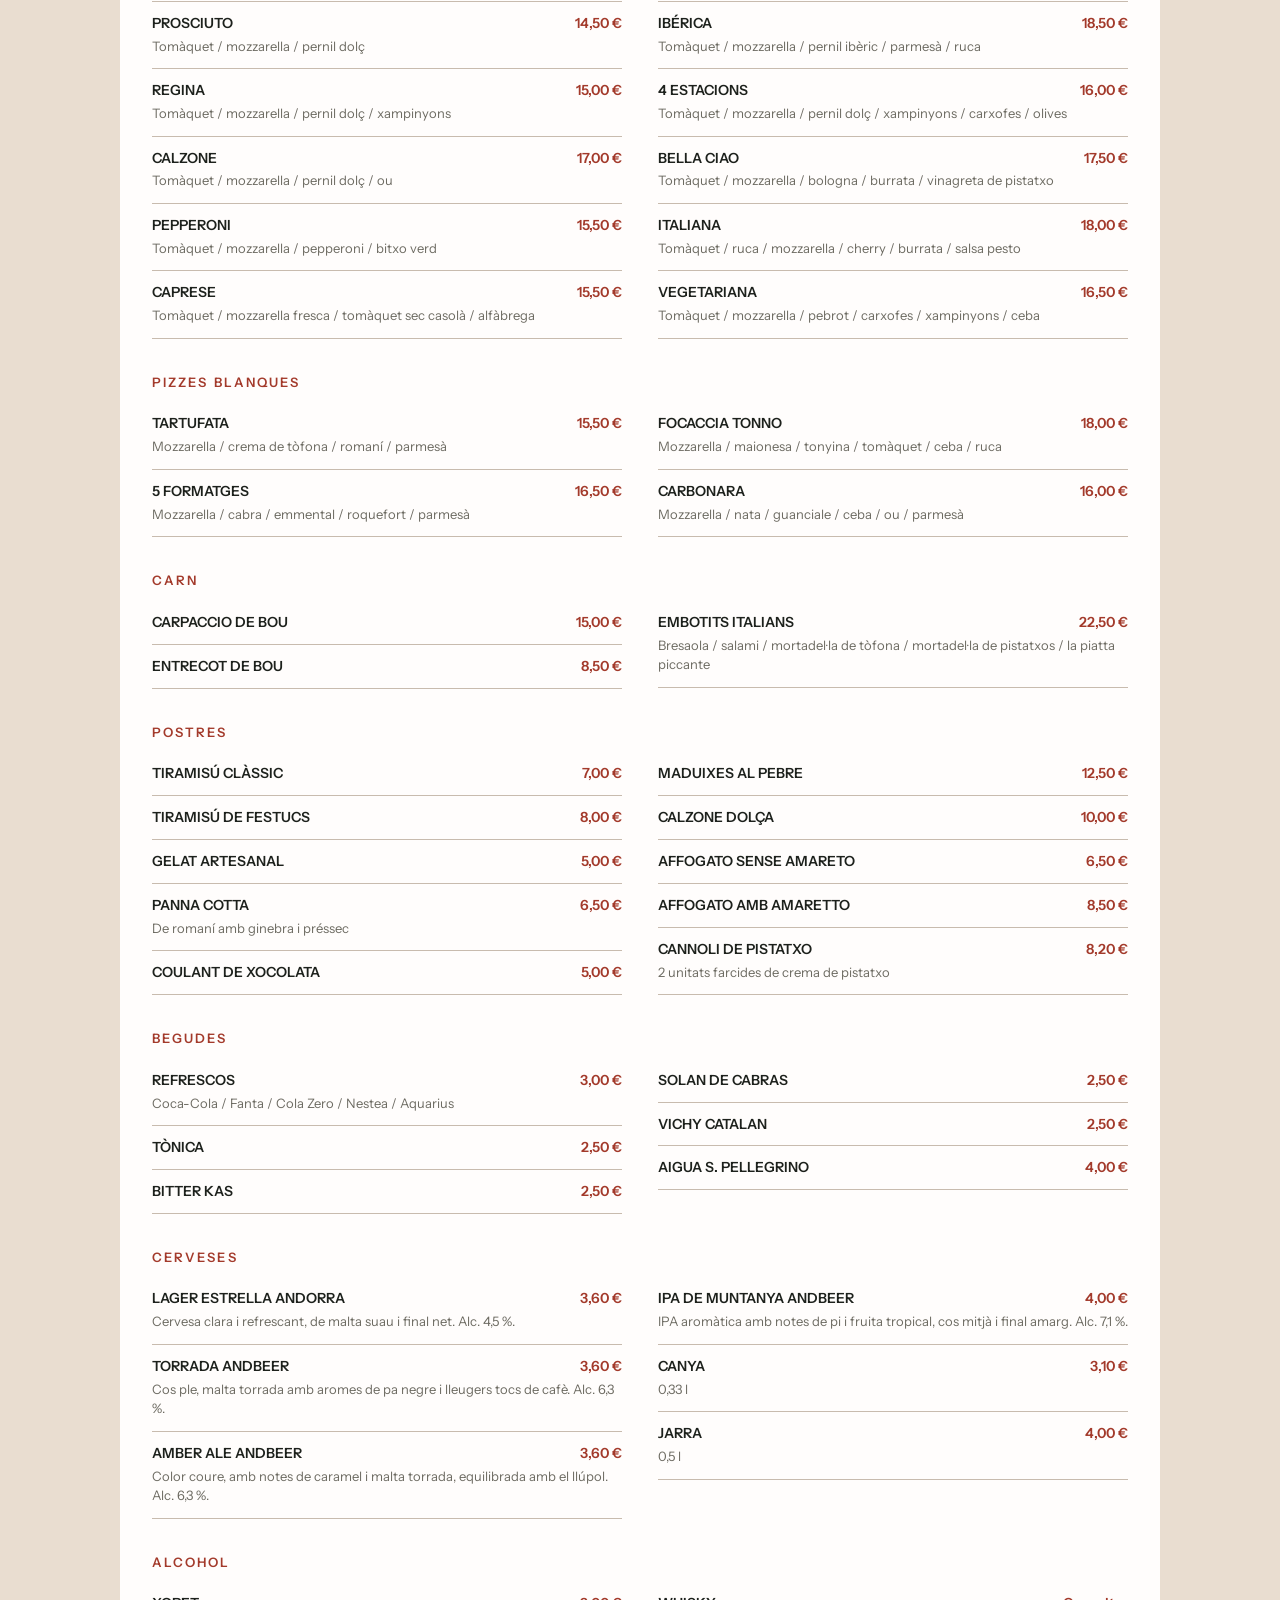
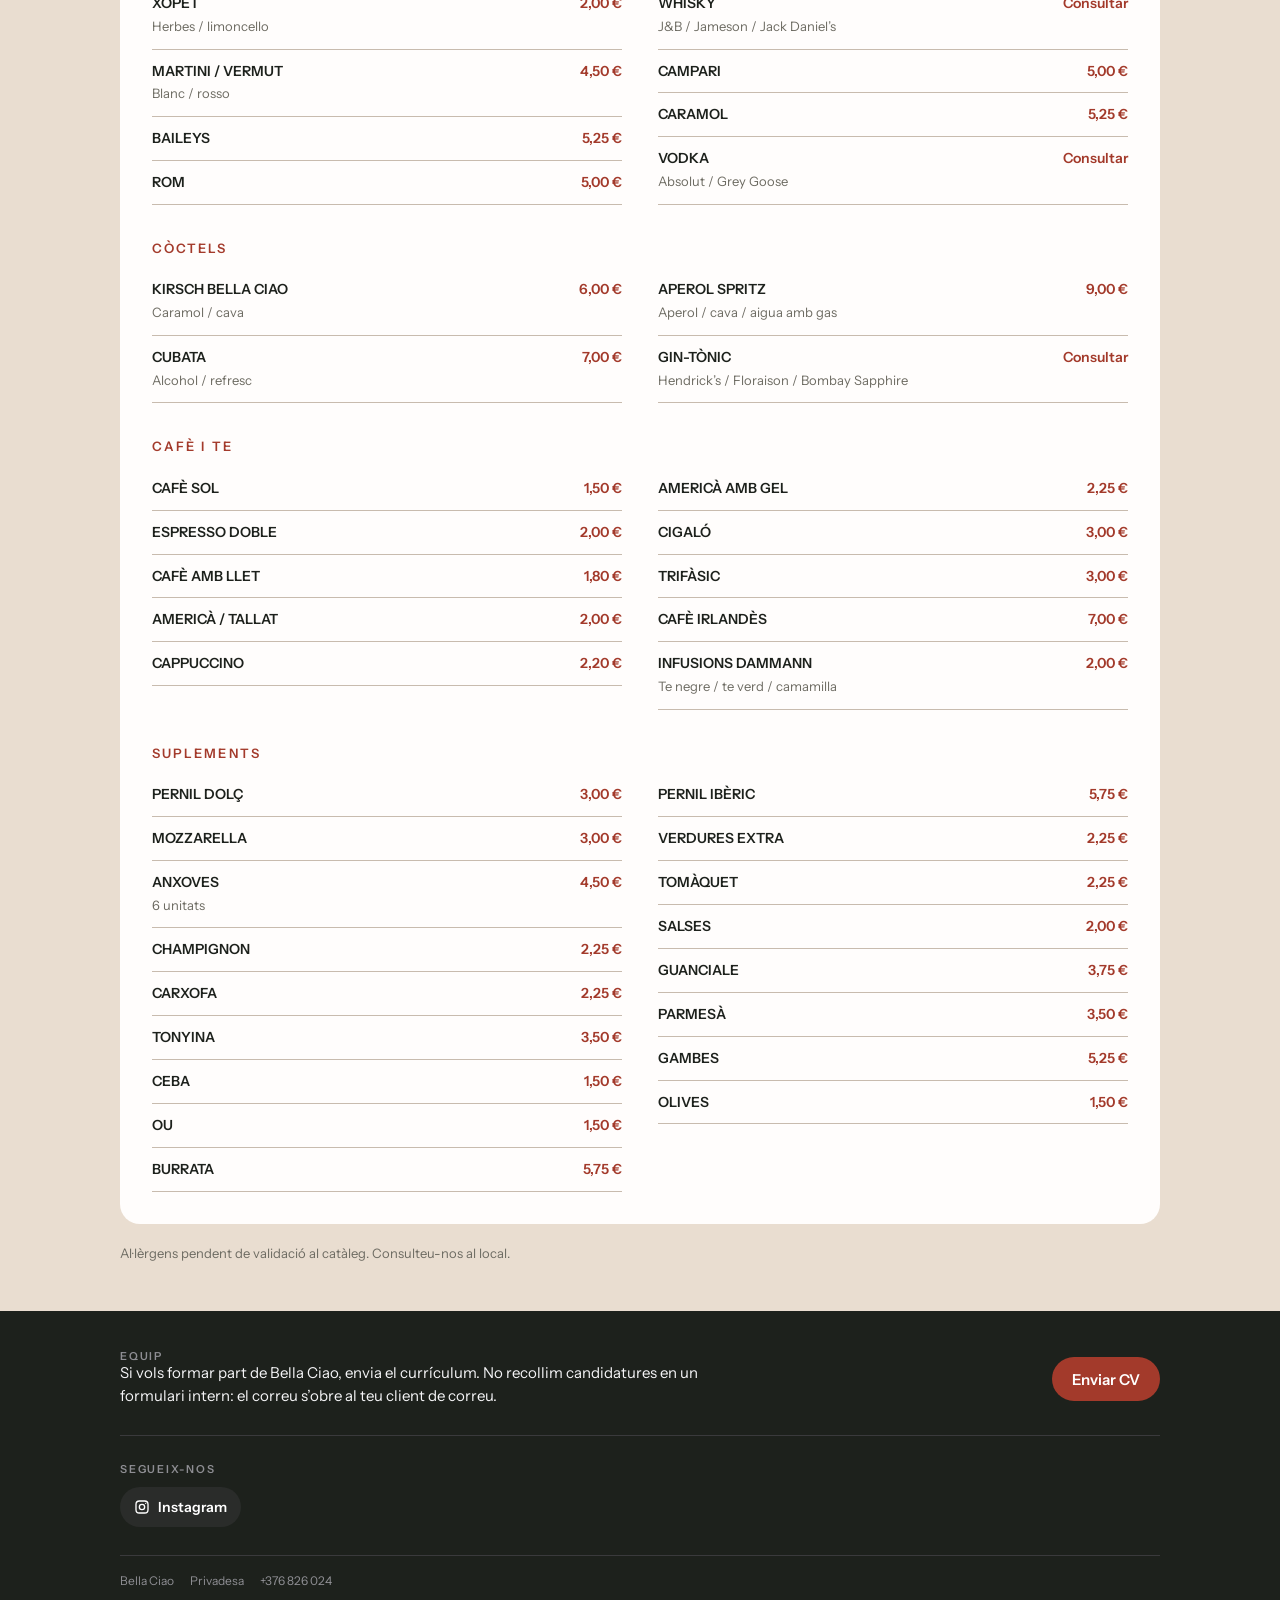
==== commit 633226b6: "Refresh the home delivery copy with takeaway and CityXerpa. Co-authored-by: Cursor <cursoragent@curs" ====
--- a/carta.html
+++ b/carta.html
@@ -105,6 +105,6 @@
     </div>
   </div>
   <script src="menu-data.js"></script>
-  <script src="app.js?v=24"></script>
+  <script src="app.js?v=25"></script>
 </body>
 </html>
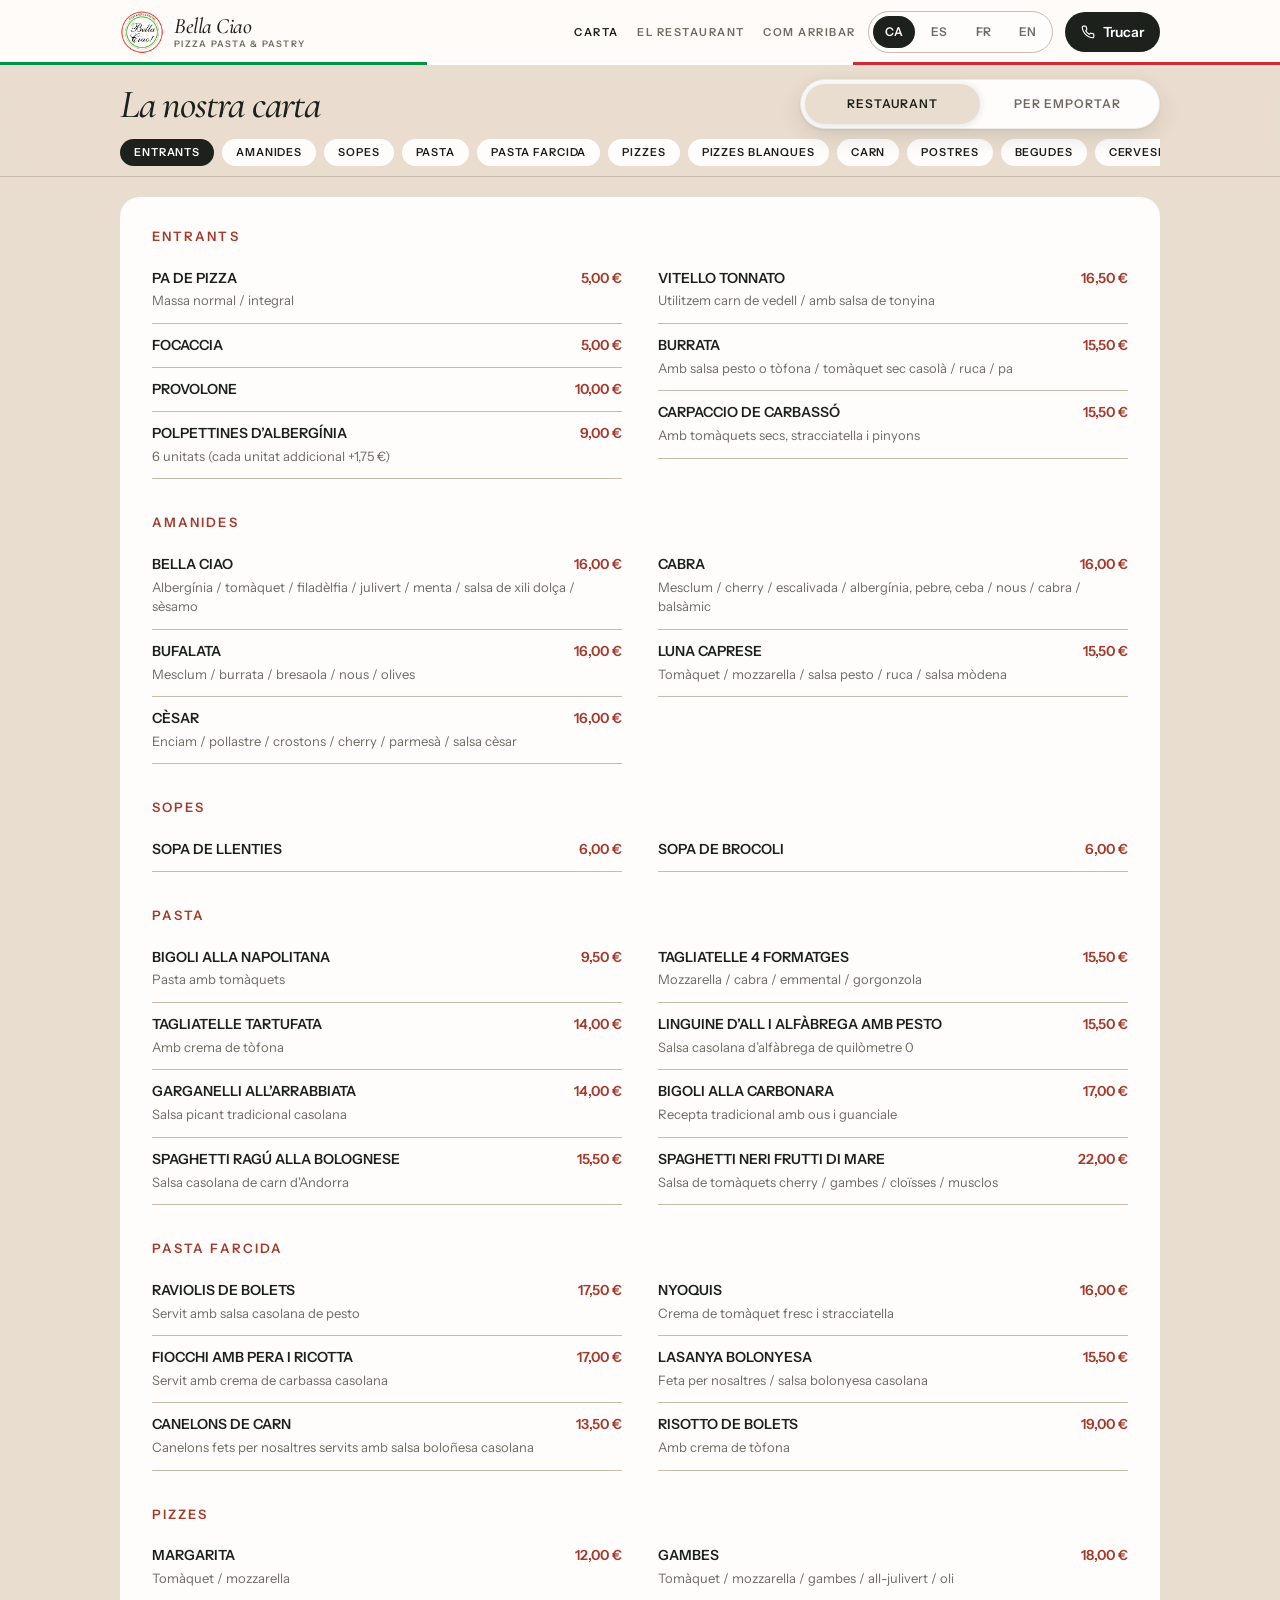
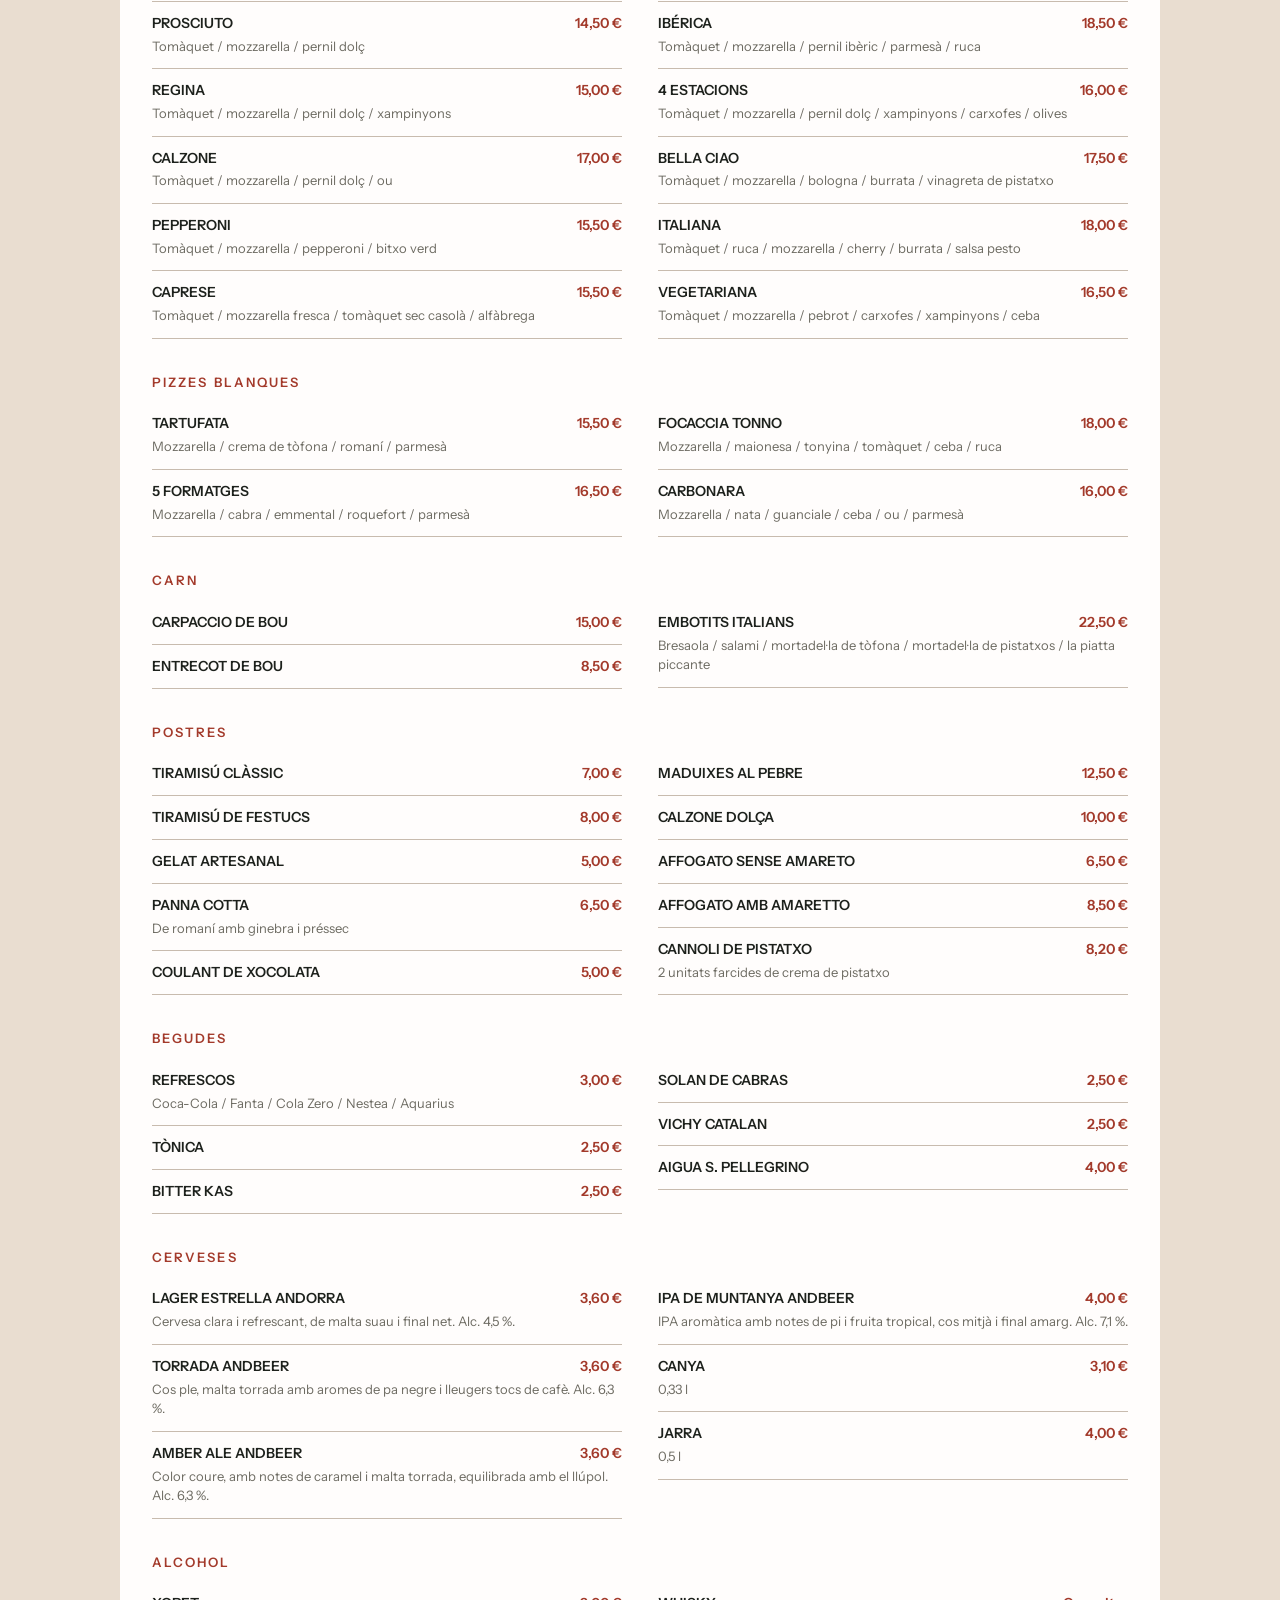
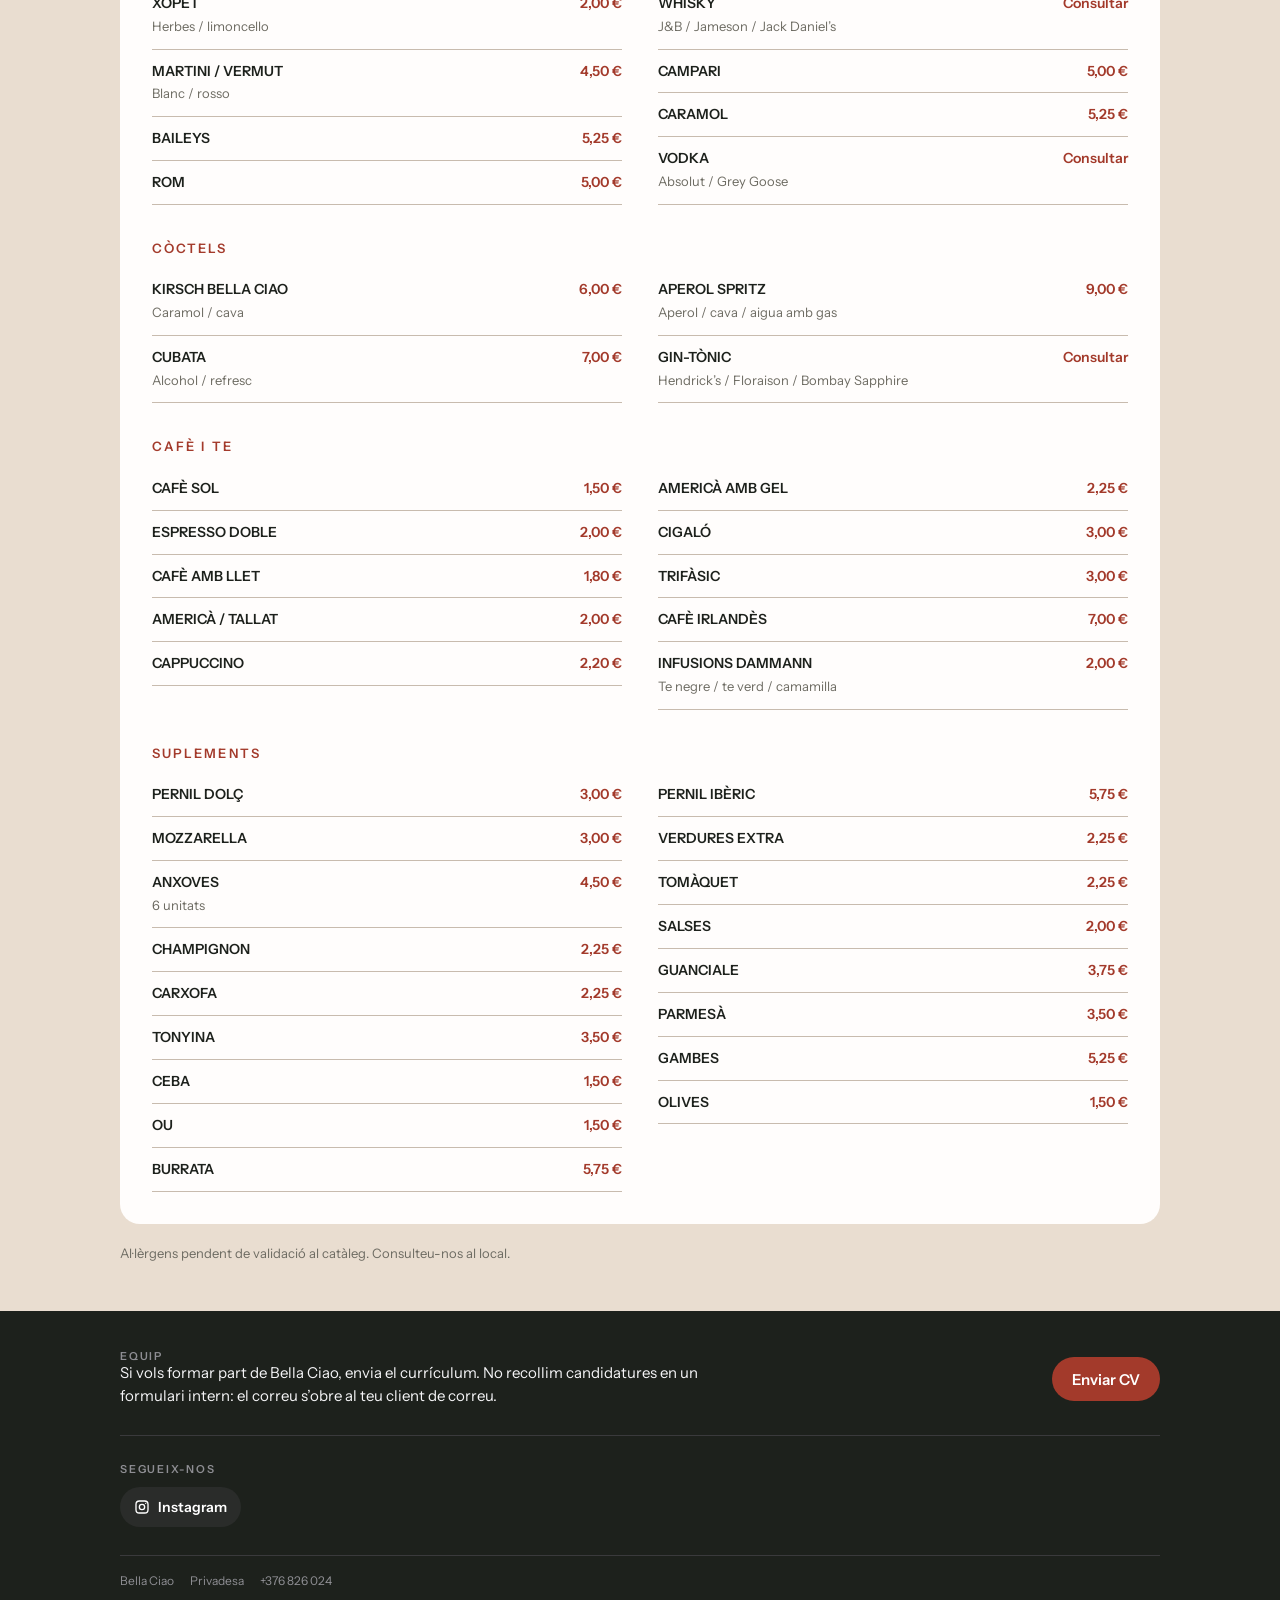
==== commit 7b8aaece: "Label the visit call button Trucar instead of the phone number. Co-authored-by: Cursor <cursoragent@" ====
--- a/carta.html
+++ b/carta.html
@@ -105,6 +105,6 @@
     </div>
   </div>
   <script src="menu-data.js"></script>
-  <script src="app.js?v=25"></script>
+  <script src="app.js?v=26"></script>
 </body>
 </html>
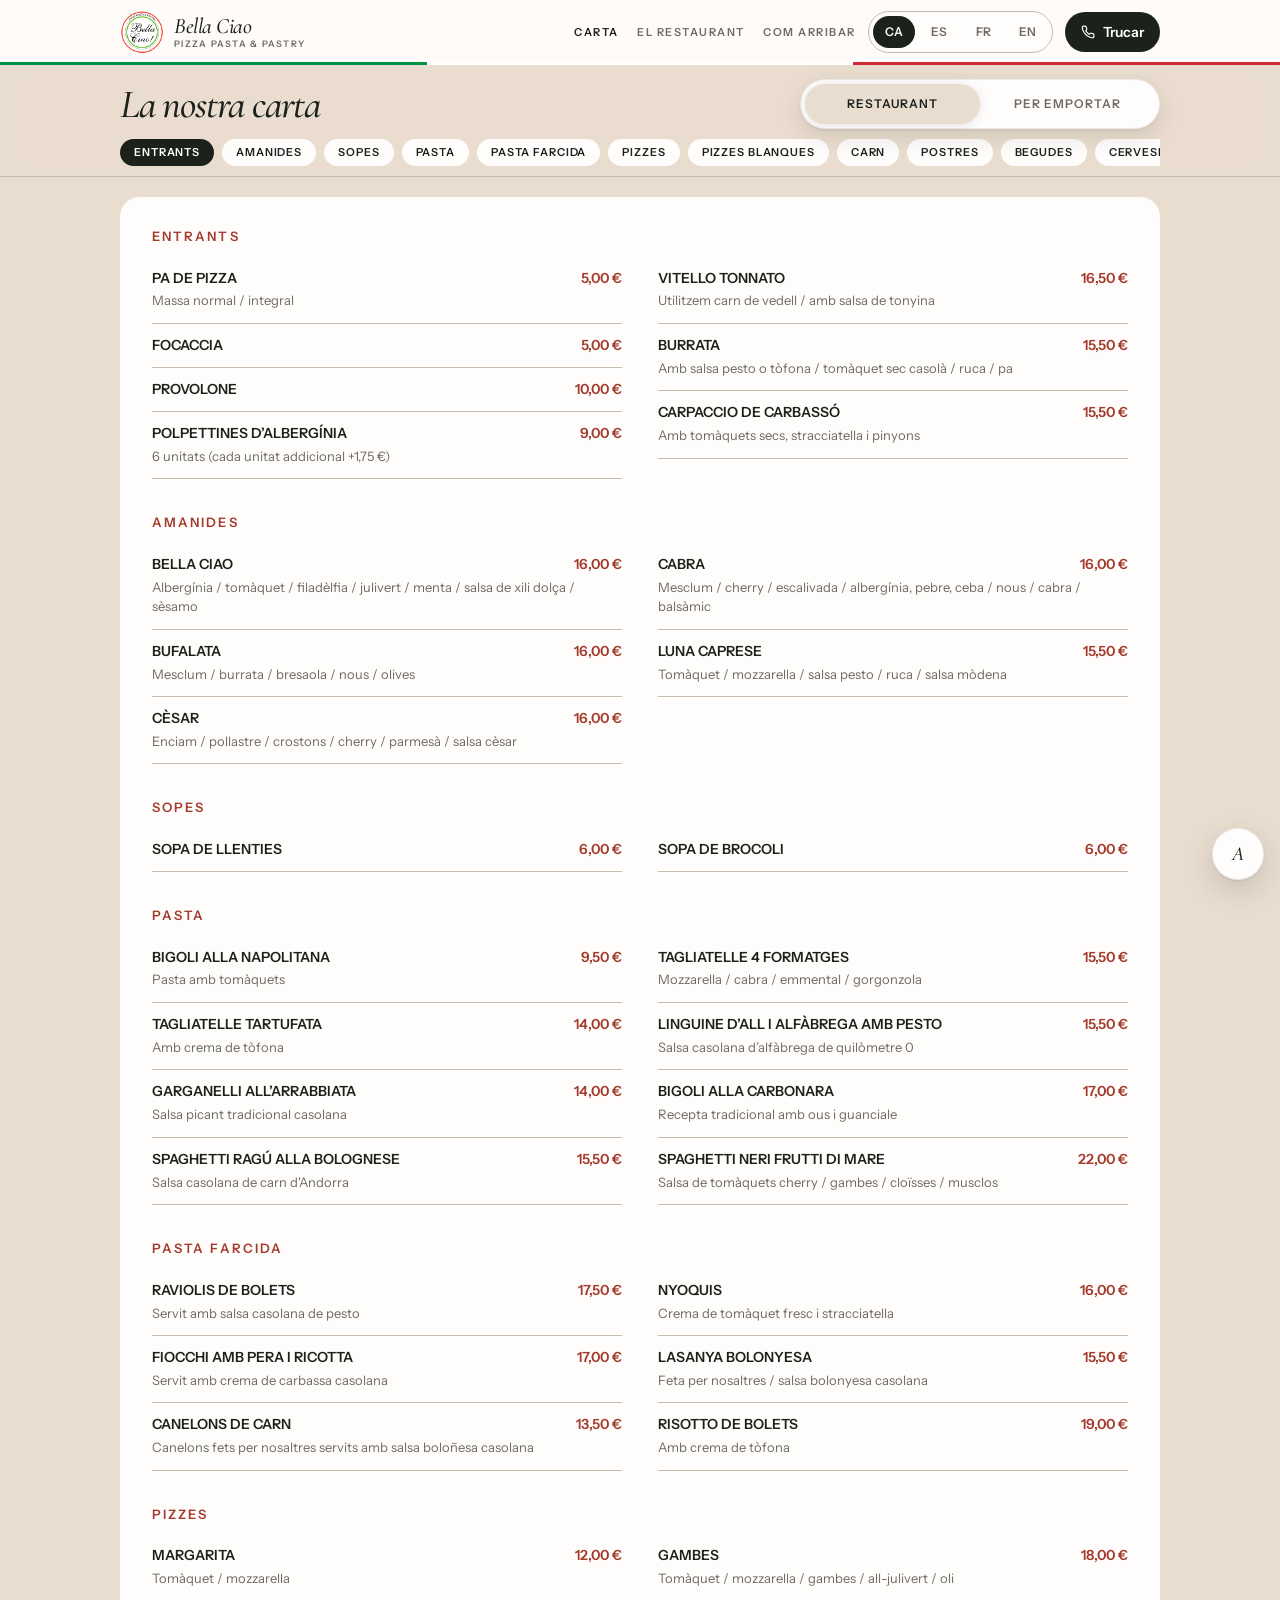
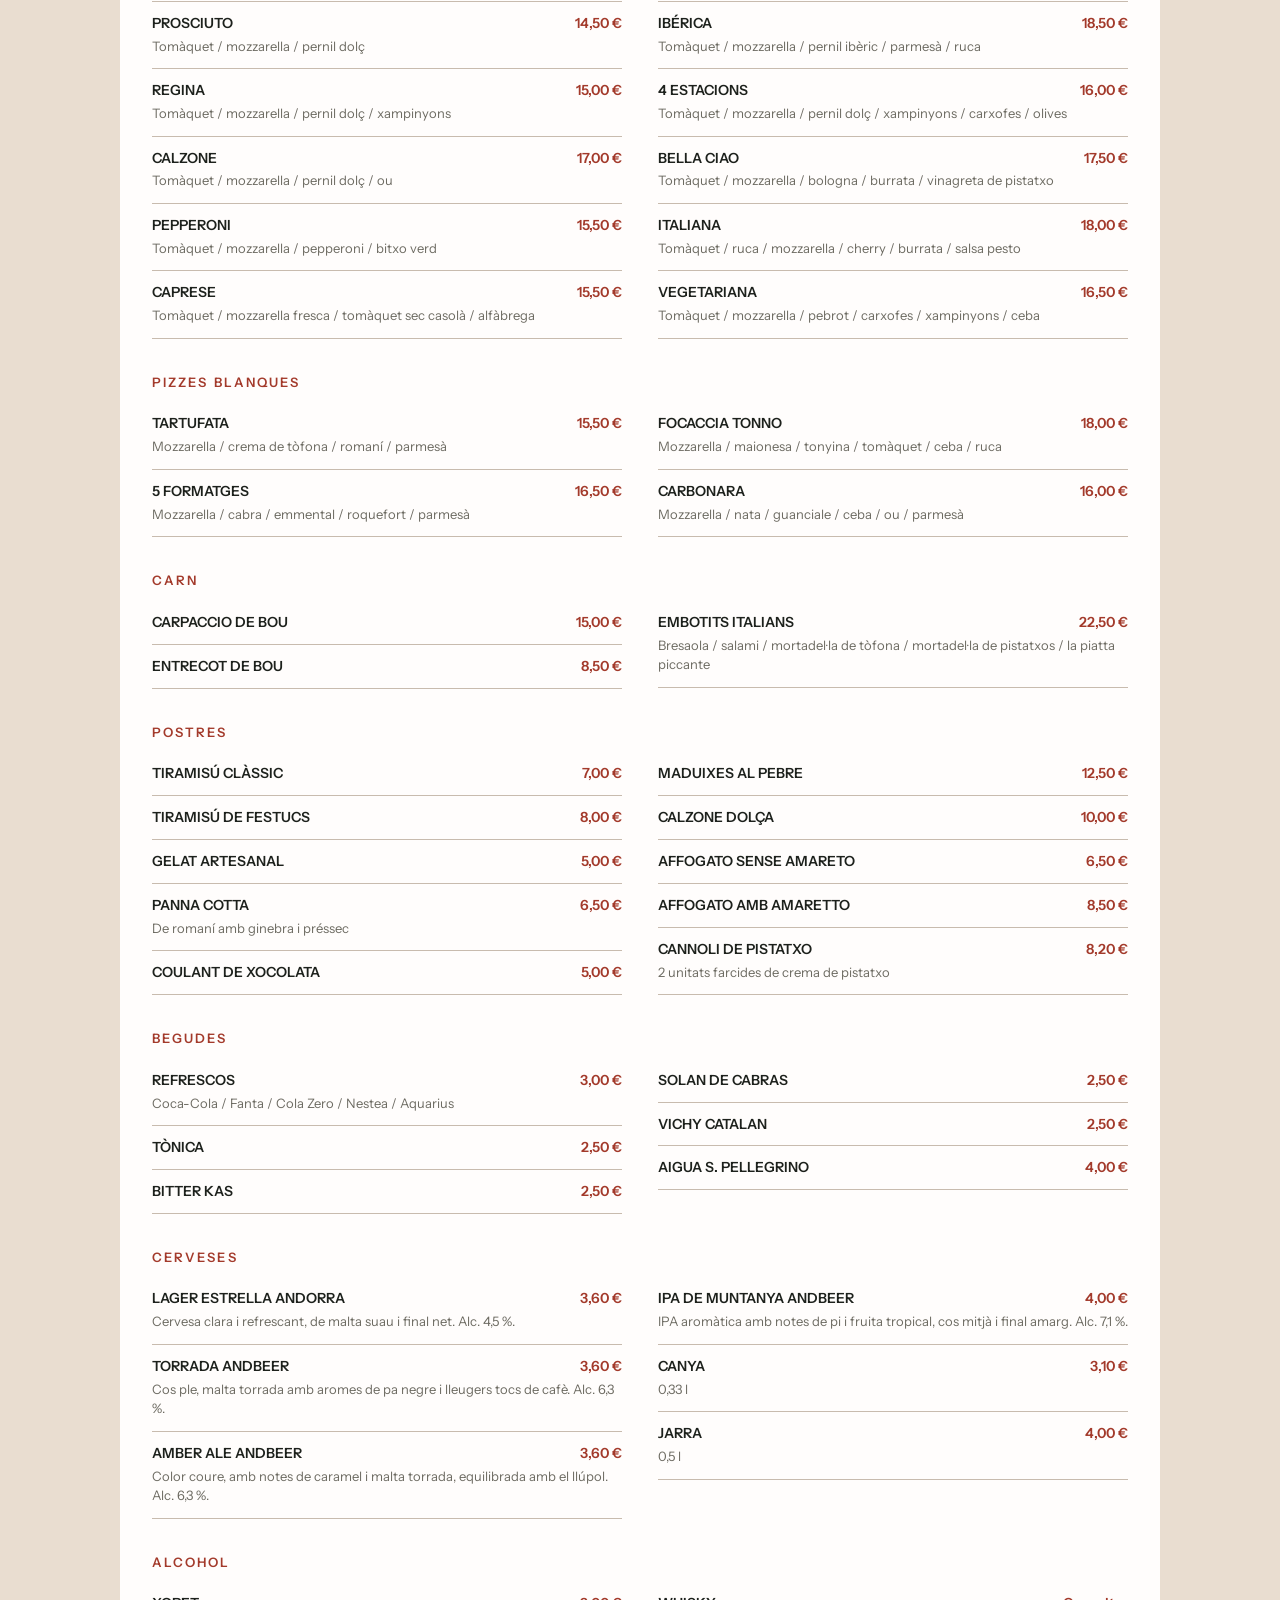
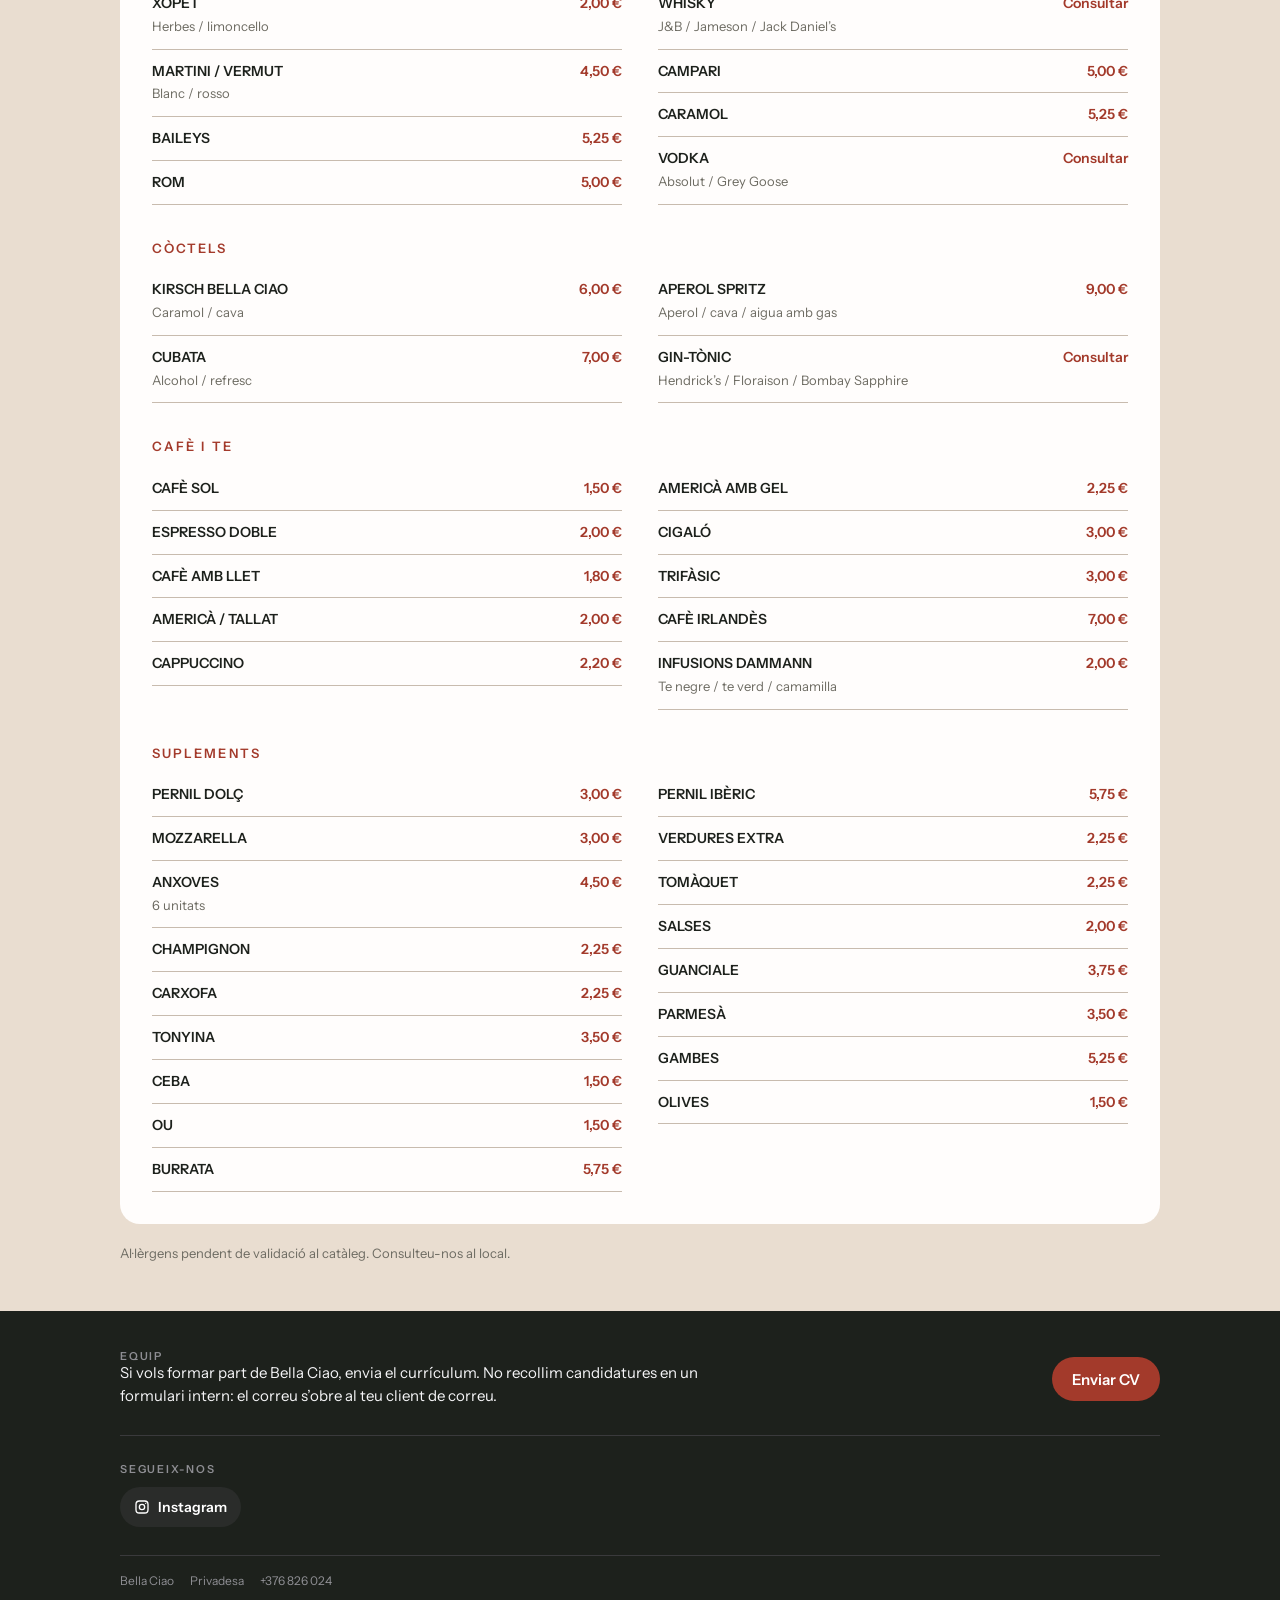
==== commit 03b0632e: "Give the mobile text-size button a bounce and pulse so it is easier to spot. Co-authored-by: Cursor " ====
--- a/carta.html
+++ b/carta.html
@@ -10,7 +10,7 @@
   <link rel="preconnect" href="https://fonts.googleapis.com" />
   <link rel="preconnect" href="https://fonts.gstatic.com" crossorigin />
   <link href="https://fonts.googleapis.com/css2?family=Cormorant+Garamond:ital,wght@0,400;0,500;0,600;1,500&family=Instrument+Sans:wght@400;500;600;700&display=swap" rel="stylesheet" />
-  <link rel="stylesheet" href="site.css?v=24" />
+  <link rel="stylesheet" href="site.css?v=27" />
 </head>
 <body class="page-carta">
   <header class="site-header">
@@ -105,6 +105,6 @@
     </div>
   </div>
   <script src="menu-data.js"></script>
-  <script src="app.js?v=26"></script>
+  <script src="app.js?v=27"></script>
 </body>
 </html>
--- a/site.css
+++ b/site.css
@@ -433,12 +433,12 @@
   right: max(16px, env(safe-area-inset-right));
   bottom: max(20px, env(safe-area-inset-bottom));
   z-index: 80;
-  transition: opacity 0.28s ease, transform 0.28s ease;
+  transition: opacity 0.22s ease, transform 0.22s ease;
 }
 .page-carta.is-type-away .type-fab {
   opacity: 0;
   pointer-events: none;
-  transform: translateY(16px);
+  transform: translateY(28px) scale(0.82);
 }
 .type-fab-btn {
   appearance: none;
@@ -456,20 +456,36 @@
   font-weight: 500;
   font-size: 22px;
   line-height: 1;
-}
-.type-fab.is-open .type-fab-btn { display: none; }
+  transform-origin: center;
+}
+.type-fab.is-open .type-fab-btn {
+  opacity: 0;
+  pointer-events: none;
+  transform: scale(0.6);
+}
 .type-size {
-  display: none;
-  align-items: center;
-  position: relative;
+  display: flex;
+  align-items: center;
+  position: absolute;
+  right: 0;
+  bottom: 0;
   isolation: isolate;
   padding: 4px;
   background: var(--paper);
   border: 1px solid rgba(29, 33, 28, 0.08);
   border-radius: var(--radius);
   box-shadow: 0 1px 2px rgba(29, 33, 28, 0.08), 0 10px 28px rgba(29, 33, 28, 0.16);
-}
-.type-fab.is-open .type-size { display: flex; }
+  opacity: 0;
+  pointer-events: none;
+  transform: scale(0.55);
+  transform-origin: right bottom;
+  transition: opacity 0.28s ease, transform 0.38s cubic-bezier(0.34, 1.45, 0.64, 1);
+}
+.type-fab.is-open .type-size {
+  opacity: 1;
+  pointer-events: auto;
+  transform: scale(1);
+}
 .type-size .pill-thumb {
   background: var(--cream);
   box-shadow: 0 1px 8px rgba(29, 33, 28, 0.12);
@@ -661,6 +677,26 @@
   .brand-name { font-size: 20px; }
   .brand-claim { font-size: 8px; letter-spacing: 0.06em; }
   .carta-tools .seg { flex: 1 1 100%; max-width: none; }
+  .type-fab-btn {
+    width: 58px;
+    height: 58px;
+    font-size: 24px;
+    box-shadow: 0 2px 6px rgba(29, 33, 28, 0.12), 0 14px 32px rgba(29, 33, 28, 0.2);
+  }
+  .type-fab.is-type-enter .type-fab-btn {
+    animation: typePop 0.62s cubic-bezier(0.22, 1.4, 0.36, 1), typeHalo 0.85s 0.35s ease-out 2;
+  }
+  @keyframes typePop {
+    0% { transform: translateY(36px) scale(0.35); opacity: 0; }
+    58% { transform: translateY(-10px) scale(1.16); opacity: 1; }
+    76% { transform: translateY(4px) scale(0.94); }
+    100% { transform: translateY(0) scale(1); }
+  }
+  @keyframes typeHalo {
+    0% { box-shadow: 0 0 0 0 rgba(163, 58, 43, 0.5), 0 14px 32px rgba(29, 33, 28, 0.2); }
+    70% { box-shadow: 0 0 0 18px rgba(163, 58, 43, 0), 0 14px 32px rgba(29, 33, 28, 0.2); }
+    100% { box-shadow: 0 0 0 0 rgba(163, 58, 43, 0), 0 14px 32px rgba(29, 33, 28, 0.2); }
+  }
   .langs { gap: 2px; padding: 3px; }
   .langs button { min-width: 28px; height: 28px; padding: 0 6px; }
   .btn-call {
@@ -674,3 +710,9 @@
 @media (max-width: 380px) {
   .btn-call span { display: none; }
 }
+
+@media (prefers-reduced-motion: reduce) {
+  .type-fab,
+  .type-size,
+  .type-fab-btn { transition: none; animation: none !important; }
+}
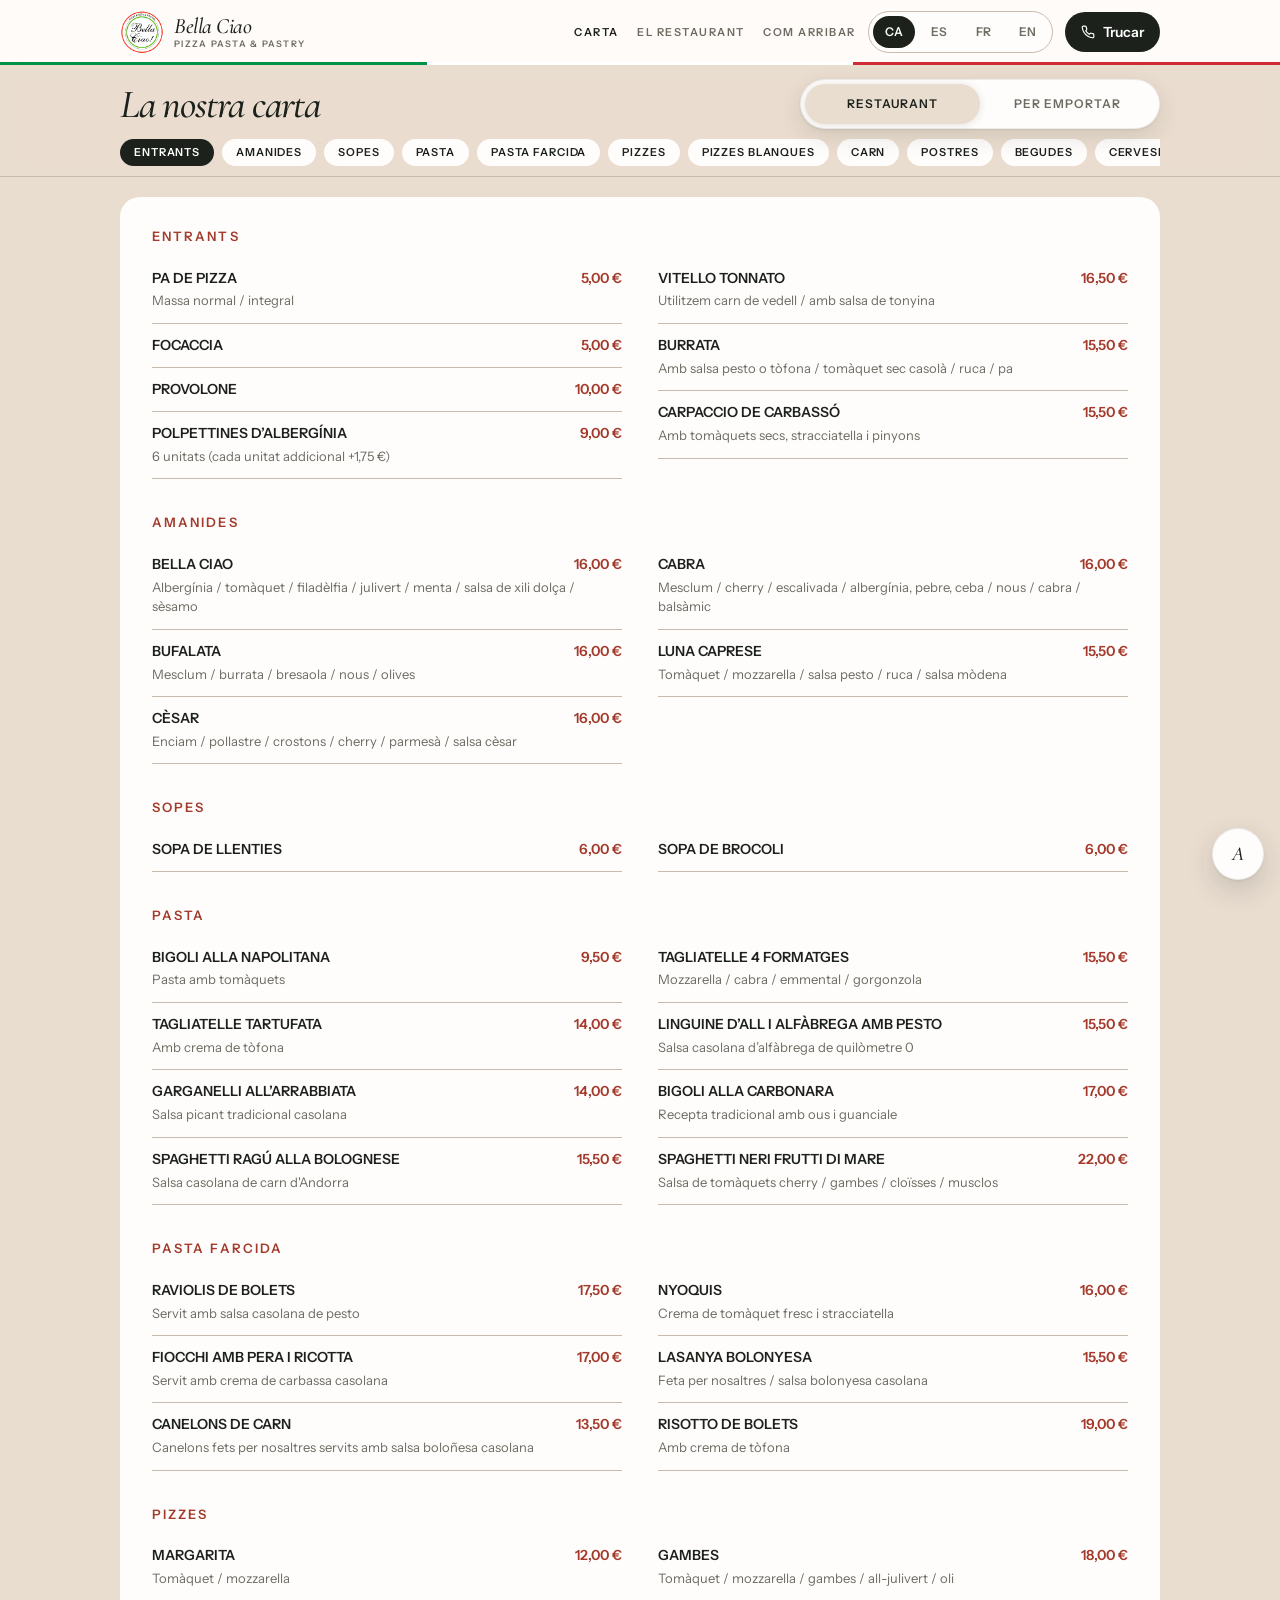
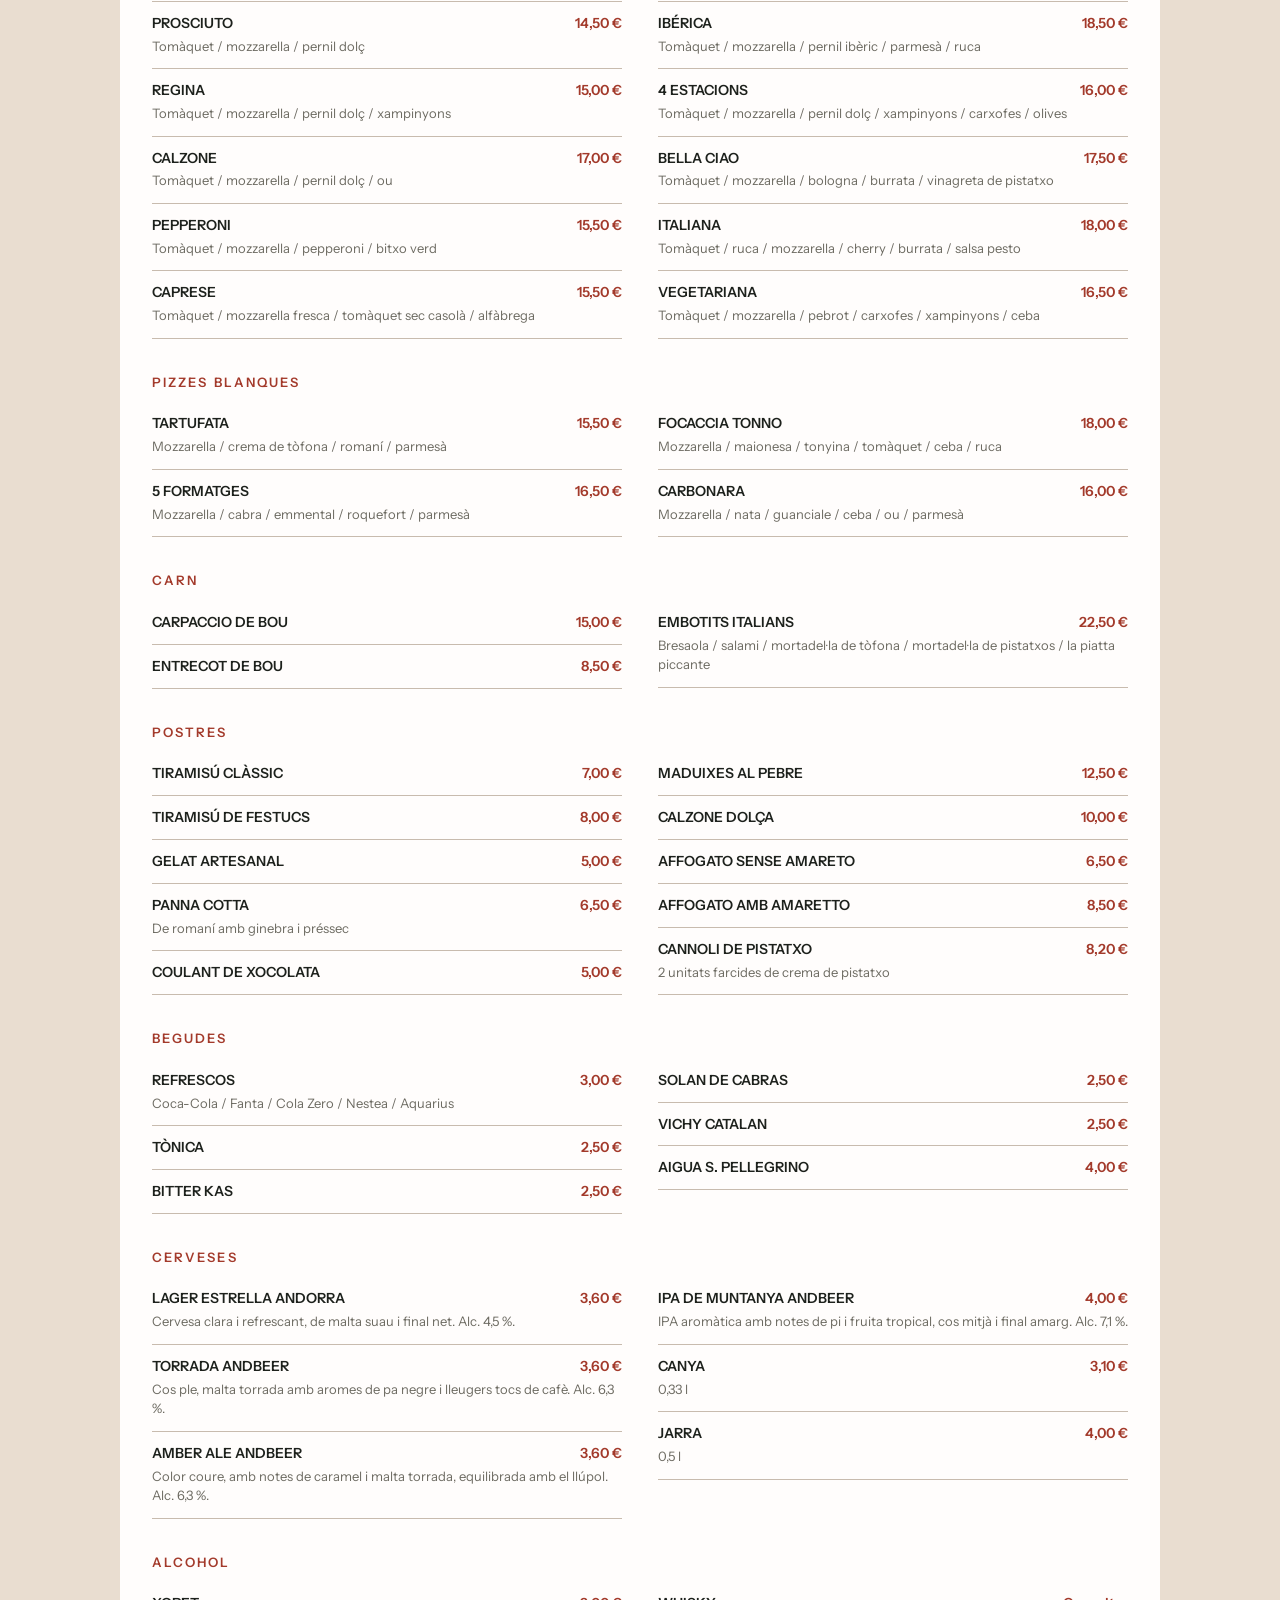
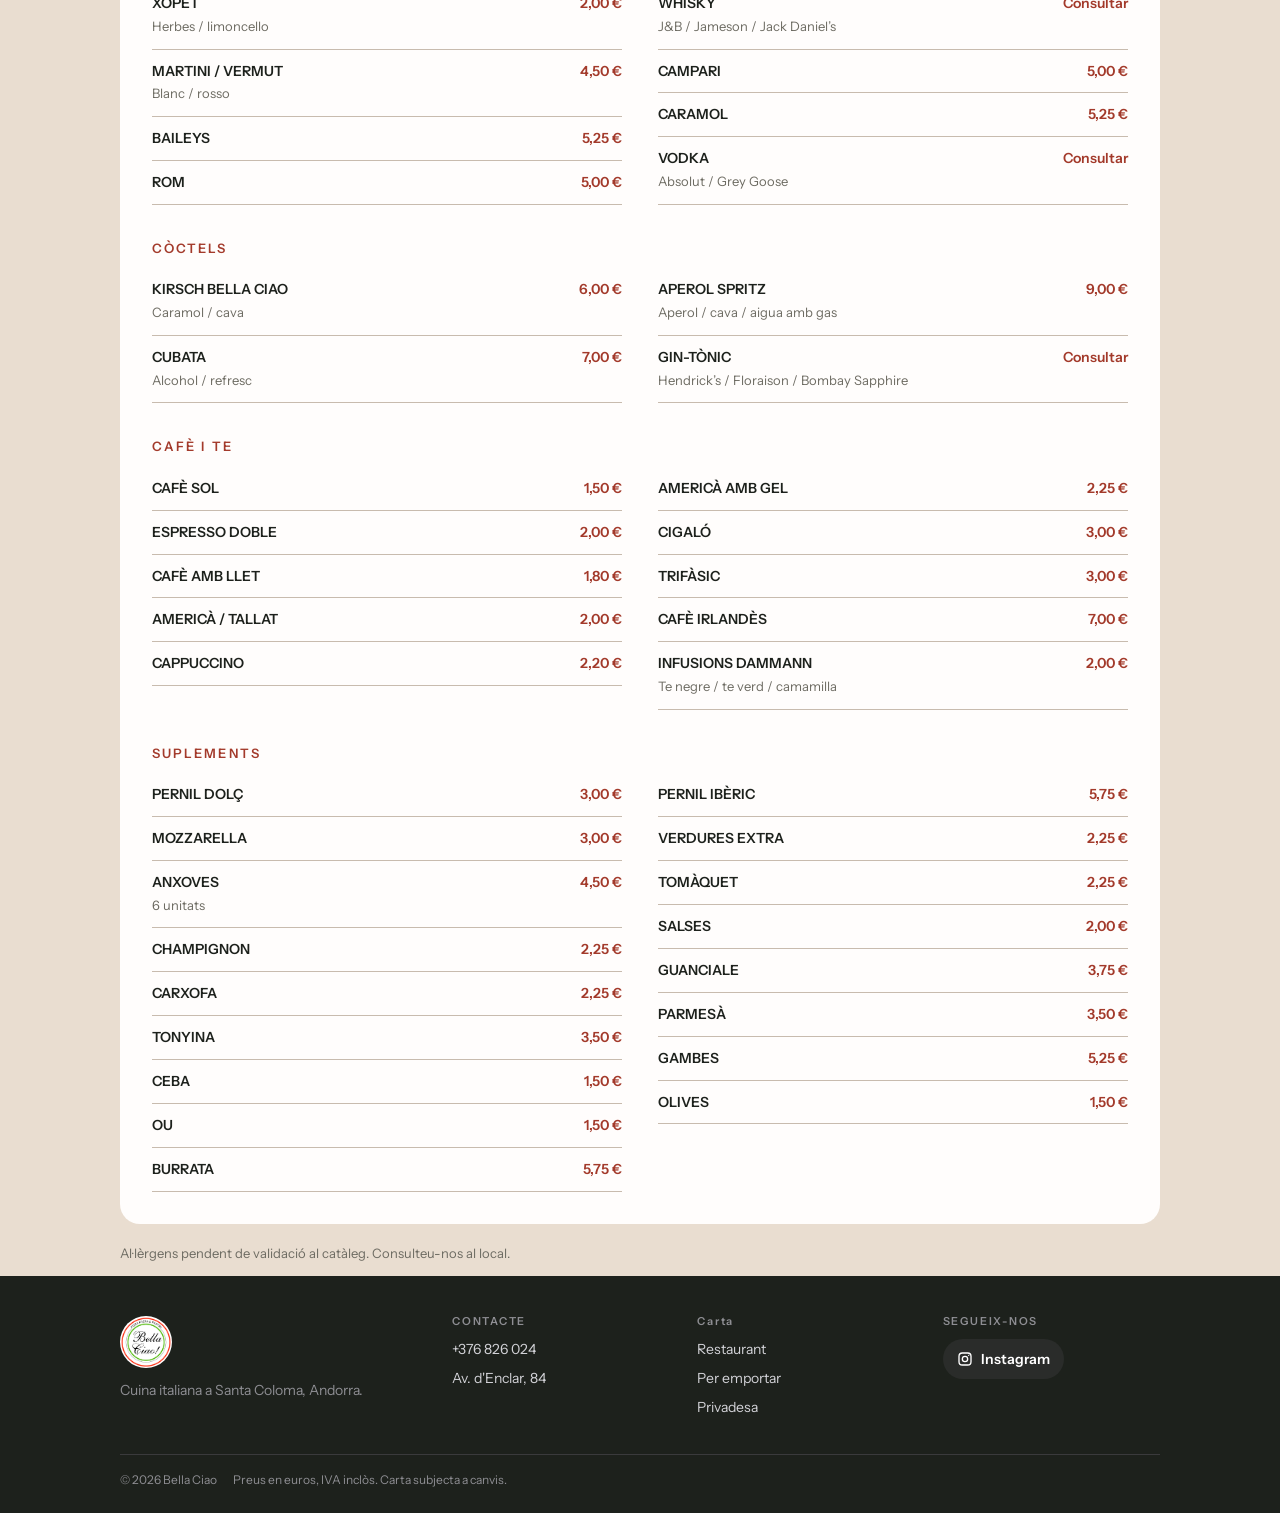
==== commit 9f3e4a7a: "Use the same home footer on carta and privacy pages. Co-authored-by: Cursor <cursoragent@cursor.com>" ====
--- a/carta.html
+++ b/carta.html
@@ -10,7 +10,7 @@
   <link rel="preconnect" href="https://fonts.googleapis.com" />
   <link rel="preconnect" href="https://fonts.gstatic.com" crossorigin />
   <link href="https://fonts.googleapis.com/css2?family=Cormorant+Garamond:ital,wght@0,400;0,500;0,600;1,500&family=Instrument+Sans:wght@400;500;600;700&display=swap" rel="stylesheet" />
-  <link rel="stylesheet" href="site.css?v=27" />
+  <link rel="stylesheet" href="site.css?v=28" />
 </head>
 <body class="page-carta">
   <header class="site-header">
@@ -67,16 +67,24 @@
     <p class="notice" data-i18n="menu.allergen">Al·lèrgens pendent de validació al catàleg. Consulteu-nos al local.</p>
   </div>
 
-  <footer class="site-footer" style="margin-top:48px">
+  <footer class="site-footer">
     <div class="wrap">
-      <div class="footer-jobs">
-        <div>
-          <h4 data-i18n="jobs.k">TREBALLA AMB NOSALTRES</h4>
-          <p data-i18n="jobs.p">T’agradaria formar part de l’equip? Envia’ns el teu CV.</p>
+      <div class="footer-grid">
+        <div class="footer-brand">
+          <img src="images/logo-bella-ciao.png" alt="Bella Ciao" width="52" height="52">
+          <p data-i18n="foot.tag">Cuina italiana a Santa Coloma, Andorra.</p>
         </div>
-        <a class="btn btn-wine" href="mailto:staffandorra@andorra.ad" data-i18n="jobs.cta">Enviar CV</a>
-      </div>
-      <div class="footer-grid">
+        <div class="footer-col">
+          <h4>CONTACTE</h4>
+          <a href="tel:+376826024">+376 826 024</a>
+          <span>Av. d'Enclar, 84</span>
+        </div>
+        <div class="footer-col">
+          <h4 data-i18n="nav.menu">CARTA</h4>
+          <a href="carta.html" data-i18n="ch.rest">Restaurant</a>
+          <a href="carta.html?canal=delivery" data-i18n="ch.take">Per emportar</a>
+          <a href="privadesa.html" data-i18n="nav.privacy">Privadesa</a>
+        </div>
         <div class="footer-col">
           <h4 data-i18n="foot.follow">SEGUEIX-NOS</h4>
           <div class="socials">
@@ -88,9 +96,8 @@
         </div>
       </div>
       <div class="footer-bottom">
-        <a href="index.html">Bella Ciao</a>
-        <a href="privadesa.html" data-i18n="nav.privacy">Privadesa</a>
-        <a href="tel:+376826024">+376 826 024</a>
+        <span>© 2026 Bella Ciao</span>
+        <span data-i18n="foot.iva">Preus en euros, IVA inclòs.</span>
       </div>
     </div>
   </footer>
--- a/site.css
+++ b/site.css
@@ -571,23 +571,30 @@
 
 .jobs-hero {
   background: var(--cream);
-  text-align: center;
-  padding-block: clamp(56px, 8vw, 80px);
+  padding-block: clamp(32px, 5vw, 48px);
 }
 .jobs-hero .wrap {
   display: flex;
   flex-direction: column;
-  align-items: center;
-  gap: 16px;
-  max-width: 760px;
+  align-items: stretch;
+  gap: 12px;
 }
 .jobs-hero .eyebrow { color: var(--wine); }
+.jobs-row {
+  display: flex;
+  align-items: center;
+  justify-content: space-between;
+  gap: 16px 28px;
+  flex-wrap: wrap;
+}
+.jobs-copy { flex: 1 1 280px; min-width: 0; }
 .jobs-hero h2 {
-  margin: 0;
-  font: italic 500 clamp(32px, 5vw, 48px)/1.1 var(--serif);
+  margin: 0 0 6px;
+  font: italic 500 clamp(28px, 4vw, 40px)/1.1 var(--serif);
   color: var(--ink);
 }
 .jobs-hero p { margin: 0; color: var(--ink-soft); max-width: 42em; }
+.jobs-hero .btn { flex: 0 0 auto; }
 .jobs-legal { font-size: 12px !important; color: #8e8e93 !important; }
 .jobs-legal a { color: inherit; }
 
